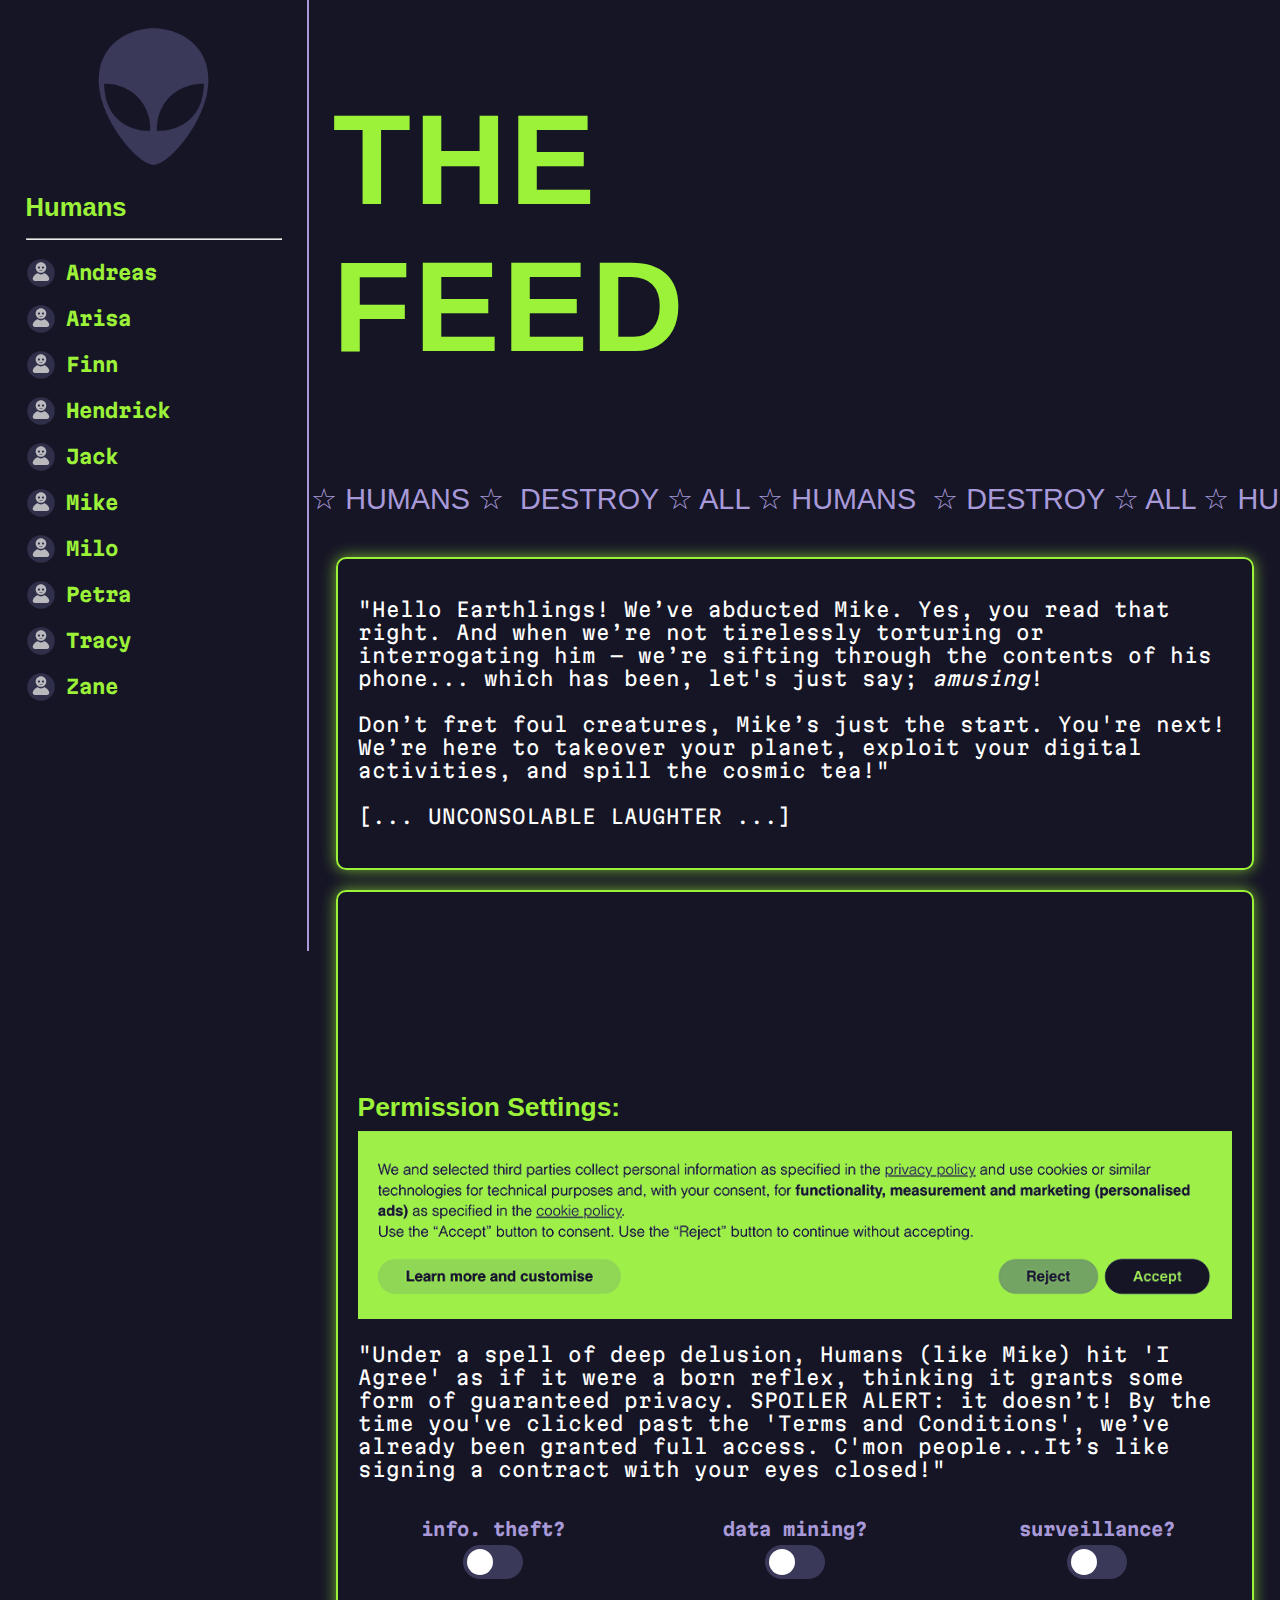
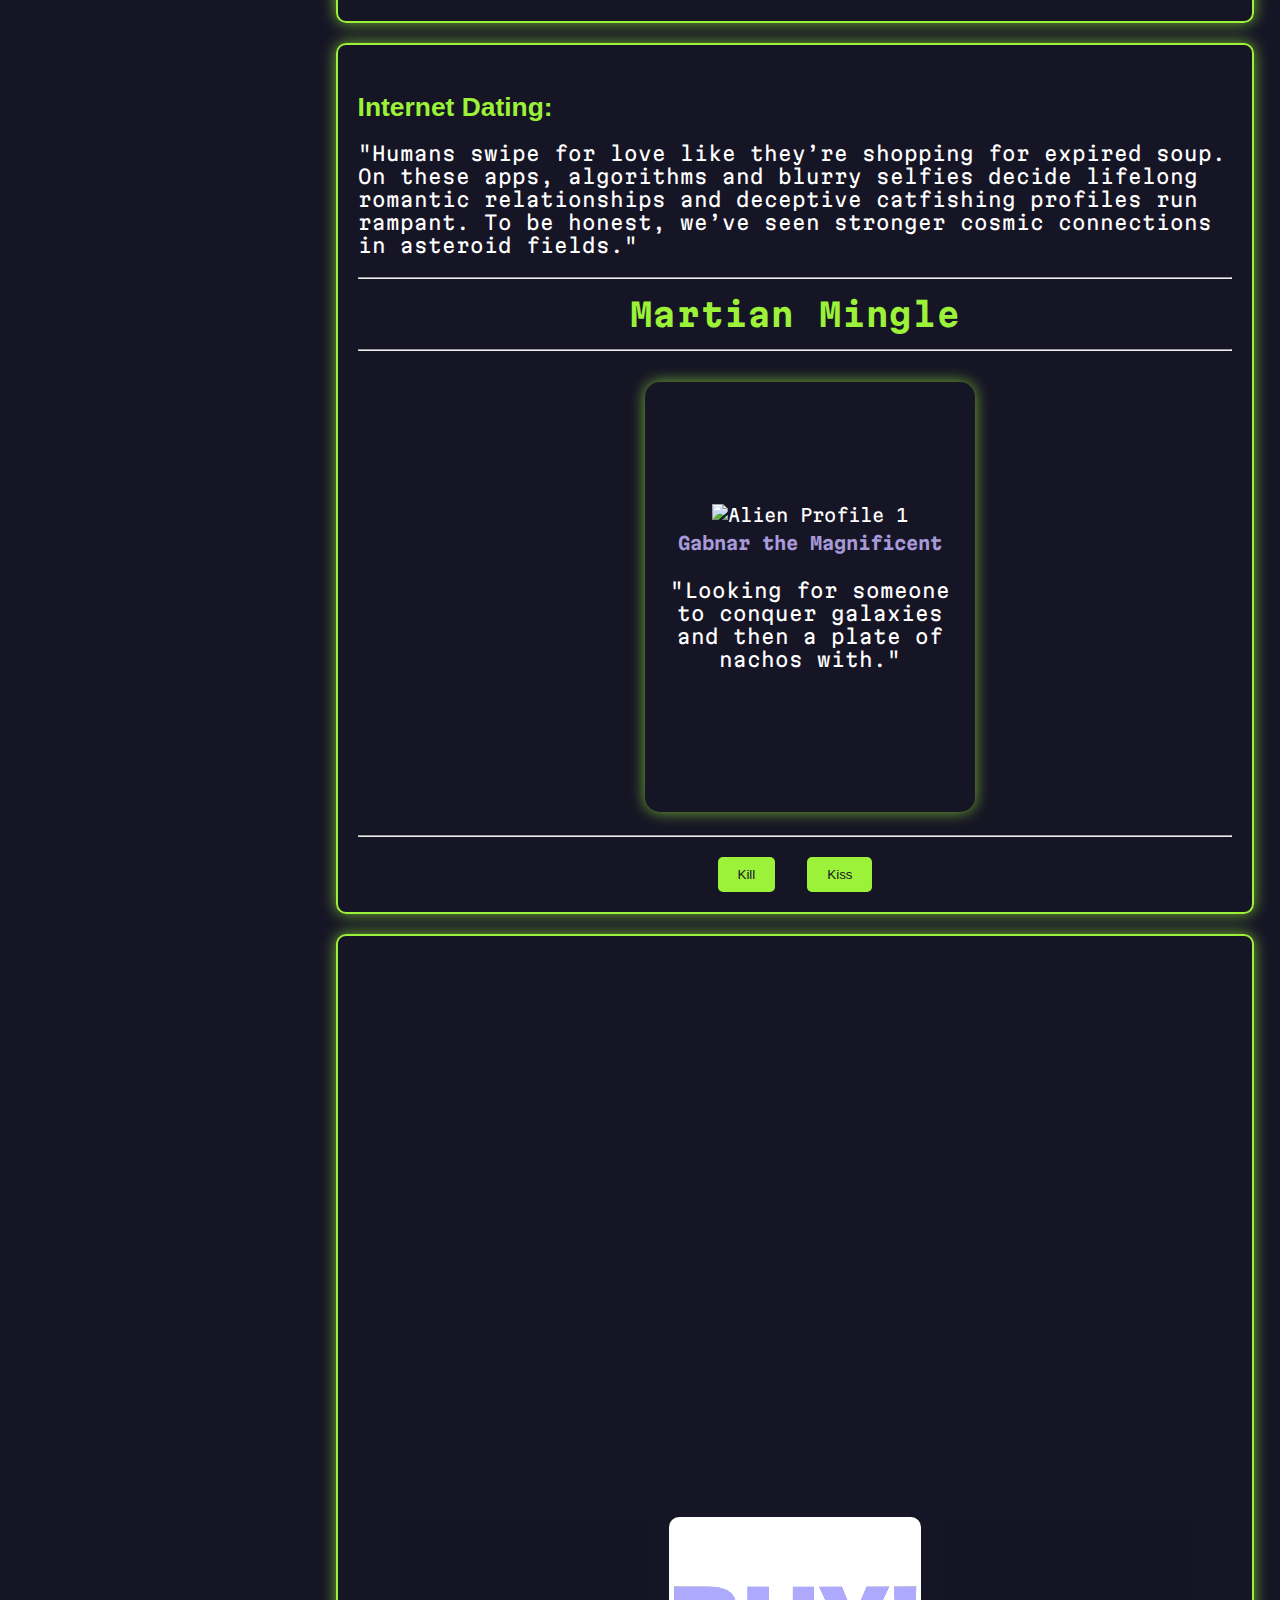
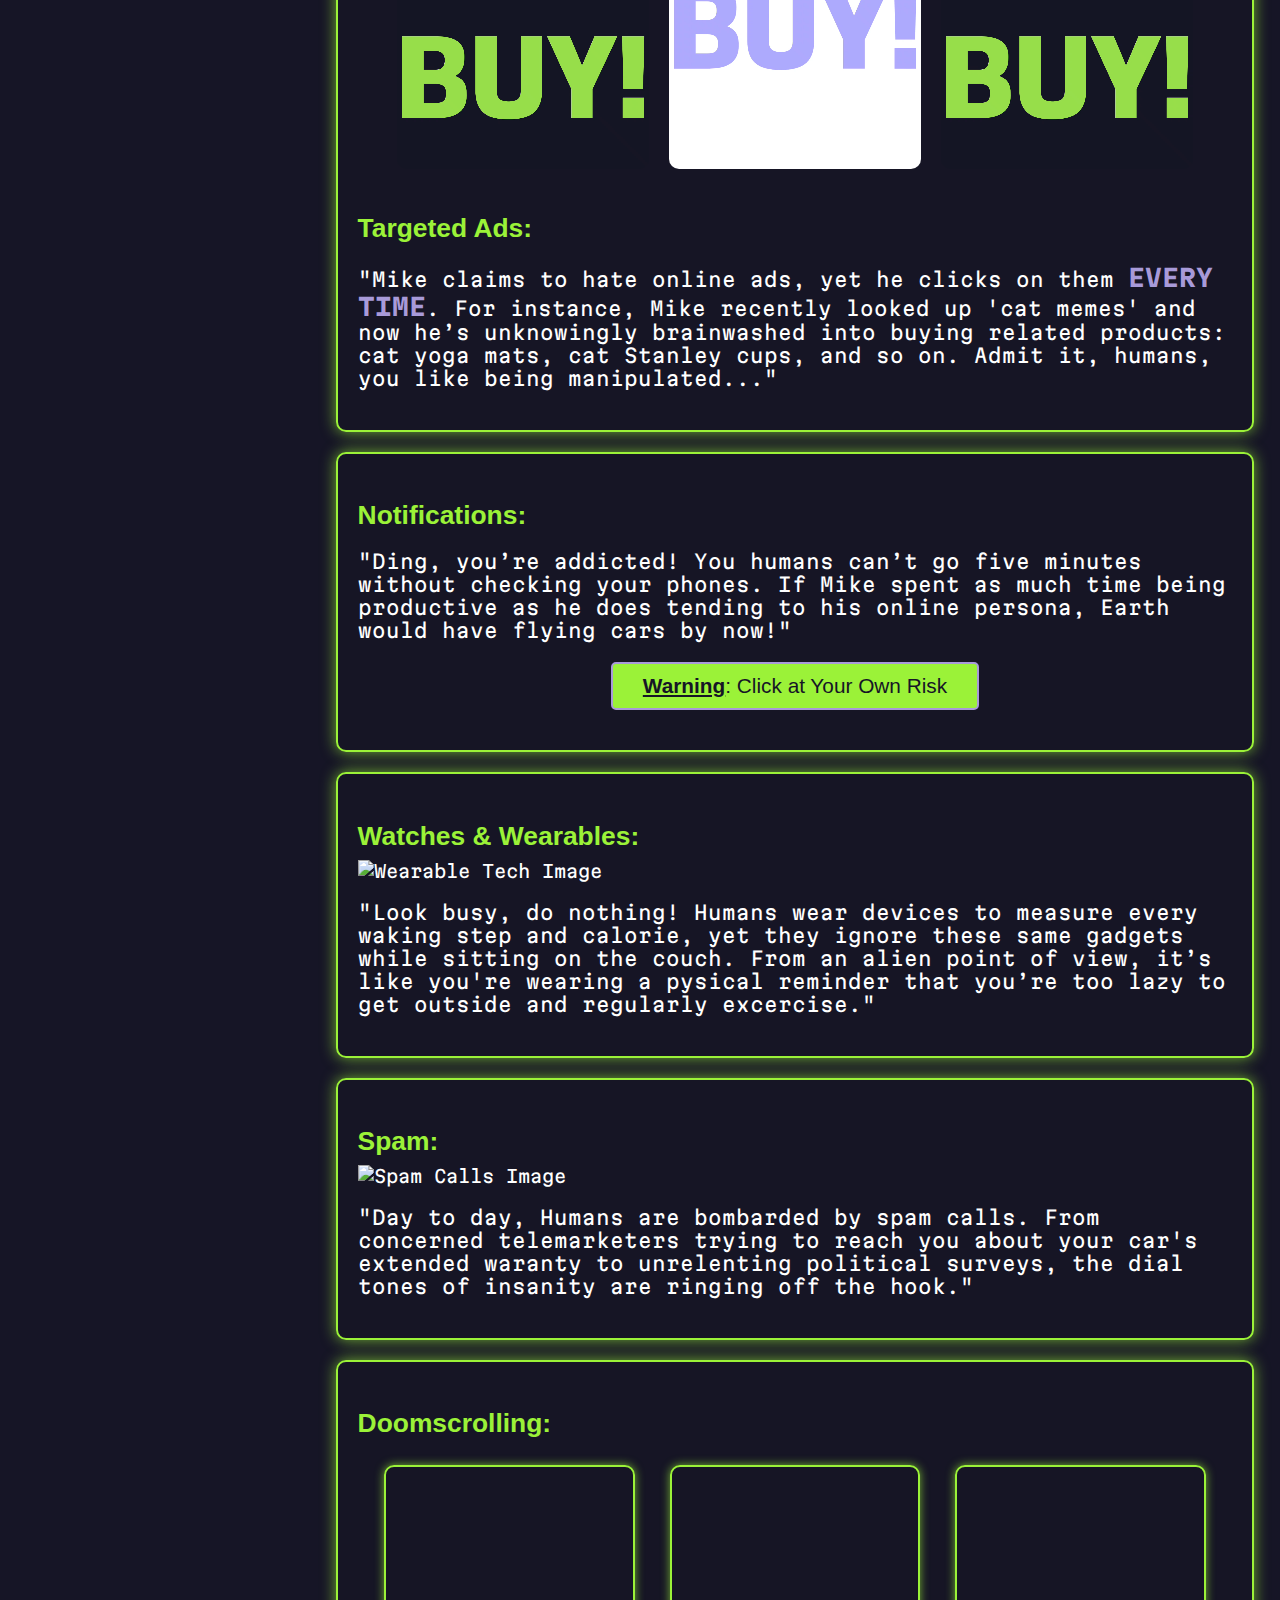
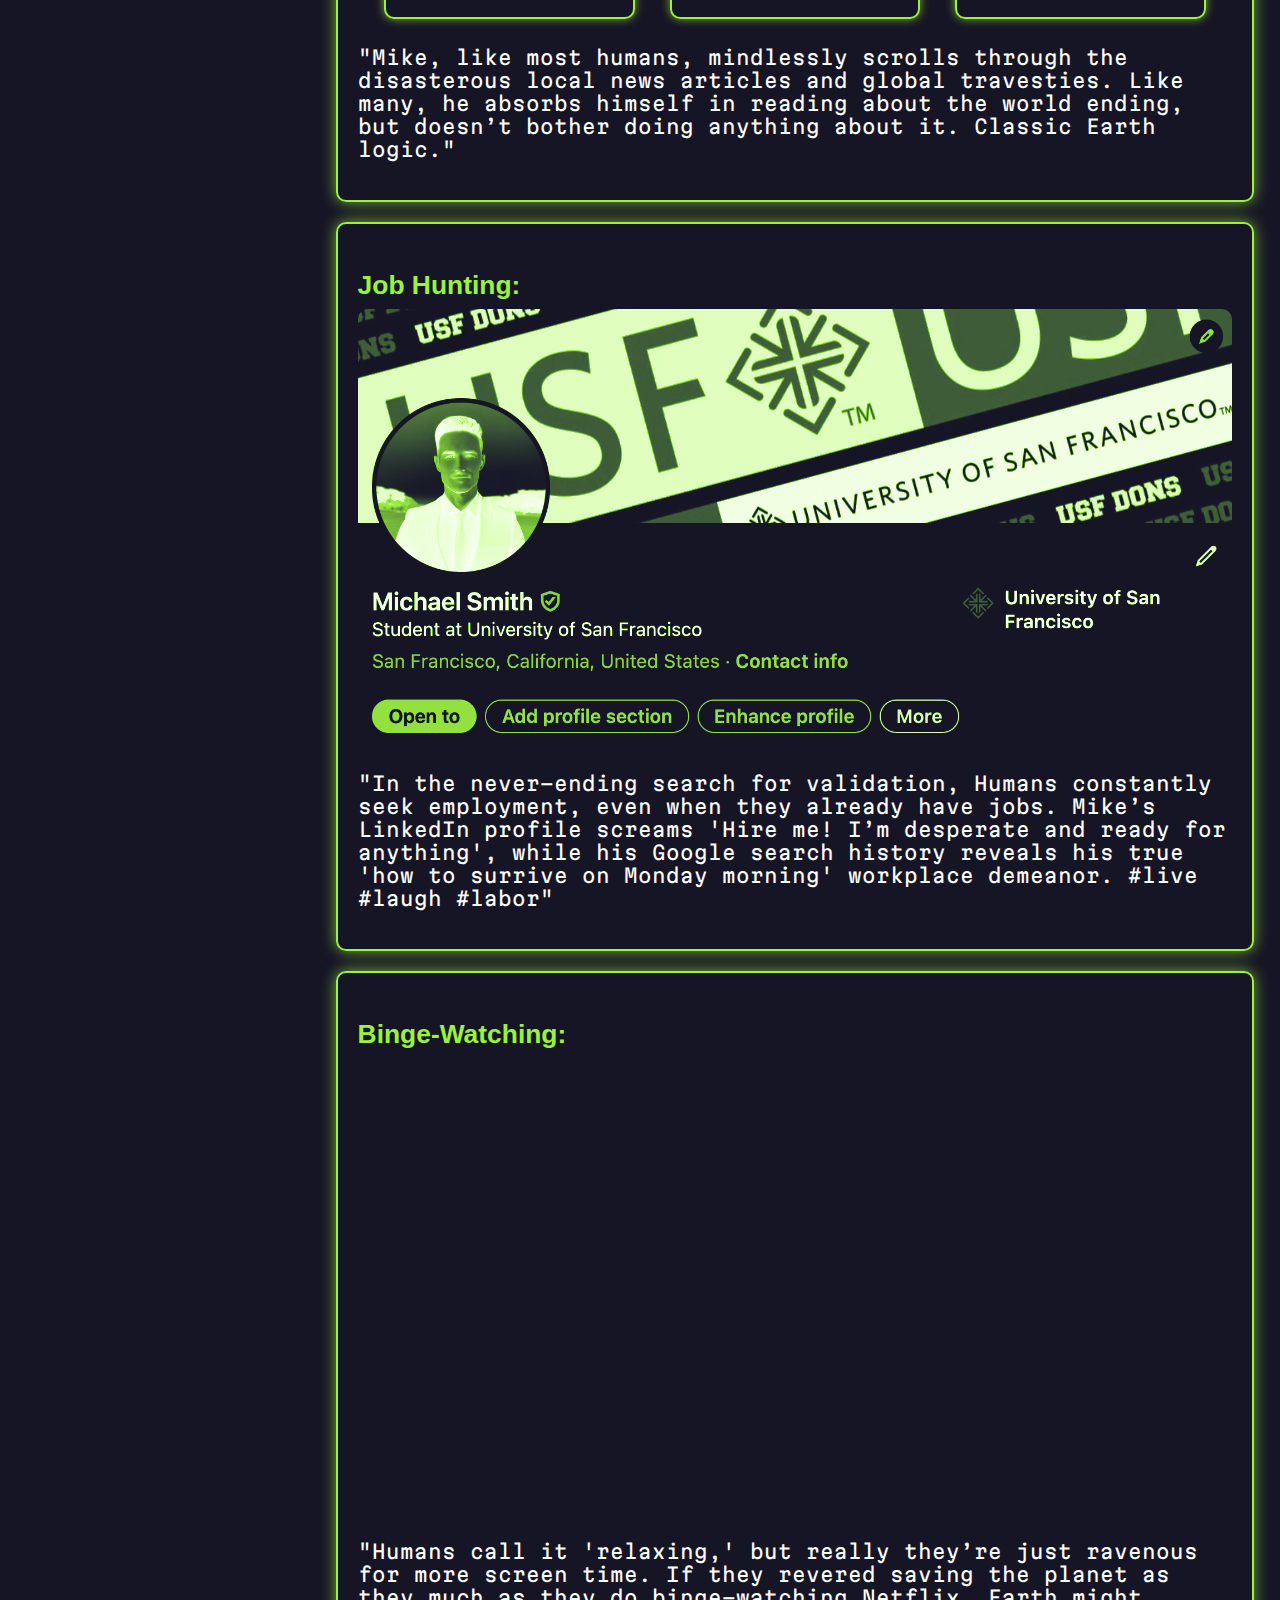
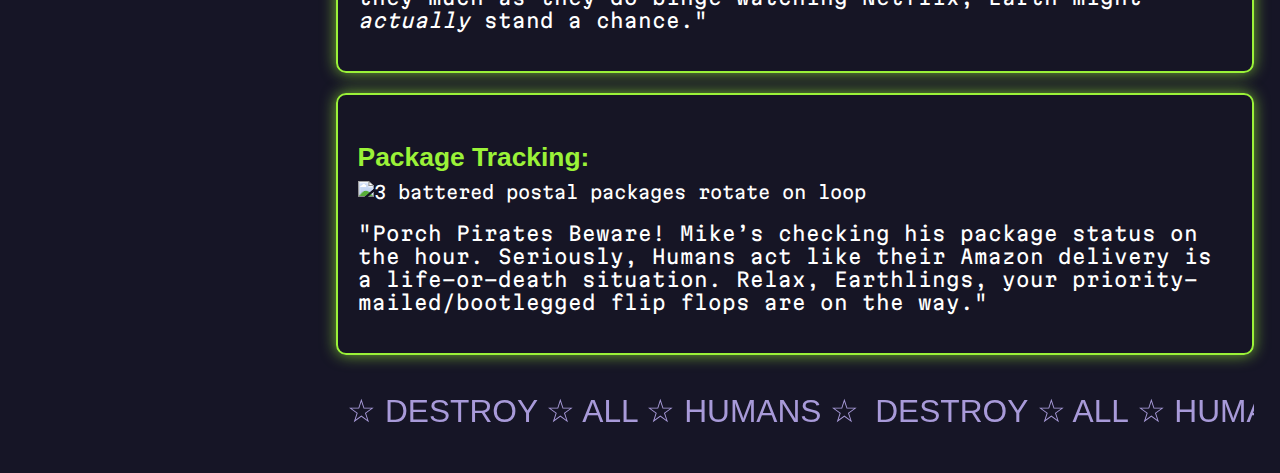
==== thefeed.html @ 7d7e1b7b "first commit" ====
<!DOCTYPE html>
<html lang="en">
<head>
    <meta charset="UTF-8">
    <meta name="viewport" content="width=device-width, initial-scale=1.0">
    <title>The Feed: Mike's Digital Abduction</title>
    <link rel="stylesheet" href="css/style.css">
</head>
<body>
    <header>
        <h1>The<br>Feed</h1>
    </header>
    <div class="marquee">
        <ul class="marquee__content">
            <li>☆ DESTROY ☆ ALL ☆ HUMANS ☆</li>
            <li> DESTROY ☆ ALL ☆ HUMANS </li>
            <li>☆ DESTROY ☆ ALL ☆ HUMANS</li>
        </ul>
        <!-- Duplicate content for continuous scroll -->
        <ul aria-hidden="true" class="marquee__content">
            <li>☆ DESTROY ☆ ALL ☆ HUMANS ☆</li>
            <li> DESTROY ☆ ALL ☆ HUMANS </li>
            <li>☆ DESTROY ☆ ALL ☆ HUMANS</li>
        </ul>
    </div>
    <nav>
        <img src="img/Alien.png" alt="alien icon" class="alien-img">
        <h3>Humans</h3>
        <hr>
        <ul>
            <li>
                <img src="img/human_icon.svg" alt="simplified human icon graphic" class="human_icon">
                <a href="http://example.com">Andreas</a>
            </li>
            <li>
                <img src="img/human_icon.svg" alt="simplified human icon graphic" class="human_icon">
                <a href="http://example.com">Arisa</a>
            </li>
            <li>
                <img src="img/human_icon.svg" alt="simplified human icon graphic" class="human_icon">
                <a href="http://example.com">Finn</a>
                </li>
            <li>
                <img src="img/human_icon.svg" alt="simplified human icon graphic" class="human_icon">
                <a href="http://example.com">Hendrick</a>
            </li>
            <li>
                <img src="img/human_icon.svg" alt="simplified human icon graphic" class="human_icon">
                <a href="http://example.com">Jack</a>
            </li>
            <li>
                <img src="img/human_icon.svg" alt="simplified human icon graphic" class="human_icon">
                <a href="thefeed.html">Mike</a></li>
            <li>
                <img src="img/human_icon.svg" alt="simplified human icon graphic" class="human_icon">
                <a href="http://example.com">Milo</a>
            </li>
            <li>
                <img src="img/human_icon.svg" alt="simplified human icon graphic" class="human_icon">
                <a href="http://example.com">Petra</a>
            </li>
            <li>
                <img src="img/human_icon.svg" alt="simplified human icon graphic" class="human_icon">
                <a href="http://example.com">Tracy</a>
            </li>
            <li>
                <img src="img/human_icon.svg" alt="simplified human icon graphic" class="human_icon">
                <a href="http://example.com">Zane</a>
            </li>
        </ul>
    </nav>
    <main>
        <section id="intro">
            <p>"Hello Earthlings! We’ve abducted Mike. Yes, you read that right. And when we’re not tirelessly torturing or interrogating him — we’re sifting through the contents of his phone... which has been, let's just say; <i>amusing</i>!
            <br><br>    
            Don’t fret foul creatures, Mike’s just the start. You're next! We’re here to takeover your planet, exploit your digital activities, and spill the cosmic tea!"
            <br><br>
            [... UNCONSOLABLE LAUGHTER ...]
            </p>
        </section>
        
        <section id="post1">
            <video class="banner-video" src="img/particle_banner.mp4" autoplay muted loop></video>
            <h3>Permission Settings:</h3>
            <img src="img/cookies.png" alt="Permission Settings Image">
            <p>"Under a spell of deep delusion, Humans (like Mike) hit 'I Agree' as if it were a born reflex, thinking it grants some form of guaranteed privacy. SPOILER ALERT: it doesn’t! By the time you've clicked past the 'Terms and Conditions', we’ve already been granted full access. C'mon people...It’s like signing a contract with your eyes closed!"</p>
            
            <!-- Toggle Questions in Flexbox Row -->
            <div class="toggle-section">
                <div class="toggle-container">
                    <h4>info. theft?</h4>
                    <label class="toggle">
                        <input type="checkbox" onclick="toggleYes(this)">
                        <span class="slider"></span>
                        <span class="label-text">Yes</span>
                    </label>
                </div>
                <div class="toggle-container">
                    <h4>data mining?</h4>
                    <label class="toggle">
                        <input type="checkbox" onclick="toggleYes(this)">
                        <span class="slider"></span>
                        <span class="label-text">Yes</span>
                    </label>
                </div>
                <div class="toggle-container">
                    <h4>surveillance?</h4>
                    <label class="toggle">
                        <input type="checkbox" onclick="toggleYes(this)">
                        <span class="slider"></span>
                        <span class="label-text">Yes</span>
                    </label>
                </div>
            </div>
            <br>
        </section>

        <section id="post2">
            <h3>Internet Dating:</h3>
            
            <p>"Humans swipe for love like they’re shopping for expired soup. On these apps, algorithms and blurry selfies decide lifelong romantic relationships and deceptive catfishing profiles run rampant. To be honest, we’ve seen stronger cosmic connections in asteroid fields."</p>
            
            <!-- Kiss or Kill Interactive Alien Profiles -->
            <div id="kiss-or-kill">
                <hr>
                <h2>Martian Mingle</h2><hr><br>
                <div id="profile-container">
                    <div class="profile-card" id="profile1">
                        <img src="img/alien1.png" alt="Alien Profile 1">
                        <h4>Gabnar the Magnificent</h4>
                        <p>"Looking for someone to conquer galaxies and then a plate of nachos with."</p>
                    </div>
                    <div class="profile-card" id="profile2">
                        <img src="img/alien2.png" alt="Alien Profile 2">
                        <h4>Thraxia the Destroyer</h4>
                        <p>"I enjoy star gazing and total planetary domination."</p>
                    </div>
                    <div class="profile-card" id="profile3">
                        <img src="img/alien3.png" alt="Alien Profile 3">
                        <h4>Stacy of Nebula 9</h4>
                        <p>"Your mother's worst nightmare."</p>
                    </div>
                    <!-- Final Card, hidden initially -->
                    <div class="profile-card" id="final-card" >
                        <br><br><br><br><br><br><br>
                        <h4>Sorry! All out of hot extraterrestials in your local area...</h4>
                    </div>
                </div>
                <br><br><hr>
                <!-- Buttons for Kiss or Kill Actions -->
                <div id="actions">
                    <button id="kill" onclick="swipeLeft()">Kill</button>
                    <button id="kiss" onclick="swipeRight()">Kiss</button>
                </div>
            </div>
        </section>
        
        <section id="post3">
            <div class="video-grid">
                <video src="img/buy1.mp4" class="grid-video" alt="BUY! BUY! BUY!" autoplay muted loop></video>
                <video src="img/buy2.mp4" class="grid-video" alt="BUY! BUY! BUY!" autoplay muted loop></video>
                <video src="img/buy1.mp4" class="grid-video" alt="BUY! BUY! BUY!" autoplay muted loop></video>
                <video src="img/buy2.mp4" class="grid-video" alt="BUY! BUY! BUY!" autoplay muted loop></video>
                <video src="img/buy1.mp4" class="grid-video" alt="BUY! BUY! BUY!" autoplay muted loop></video>
                <video src="img/buy2.mp4" class="grid-video" alt="BUY! BUY! BUY!" autoplay muted loop></video>
                <video src="img/buy1.mp4" class="grid-video" alt="BUY! BUY! BUY!" autoplay muted loop></video>
                <video src="img/buy2.mp4" class="grid-video" alt="BUY! BUY! BUY!" autoplay muted loop></video>
                <video src="img/buy1.mp4" class="grid-video" alt="BUY! BUY! BUY!" autoplay muted loop></video>
            </div>
            <h3>Targeted Ads:</h3>
            <p>"Mike claims to hate online ads, yet he clicks on them <strong>EVERY TIME</strong>. For instance, Mike recently looked up 'cat memes' and now he’s unknowingly brainwashed into buying related products: cat yoga mats, cat Stanley cups, and so on. Admit it, humans, you like being manipulated..."</p>
        </section>
        
        <section id="post4">
            <h3>Notifications:</h3>
            <p>"Ding, you’re addicted! You humans can’t go five minutes without checking your phones. If Mike spent as much time being productive as he does tending to his online persona, Earth would have flying cars by now!"</p>
            <button class="notify-button" onclick="triggerNotifications()"><u><b>Warning</b></u>: Click at Your Own Risk</button>
        </section>
        
        <!-- Sound effect -->
        <audio id="bubbleSound" src="audio/bubble_sound.mp3"></audio>
        

        <section id="post5">
            <h3>Watches & Wearables:</h3>
            <img src="img/wearable-tech.png" alt="Wearable Tech Image">
            <p>"Look busy, do nothing! Humans wear devices to measure every waking step and calorie, yet they ignore these same gadgets while sitting on the couch. From an alien point of view, it’s like you're wearing a pysical reminder that you’re too lazy to get outside and regularly excercise."</p>
        </section>

        <section id="post6">
            <h3>Spam:</h3>
            <img src="img/spam-calls.png" alt="Spam Calls Image">
            <p>"Day to day, Humans are bombarded by spam calls. From concerned telemarketers trying to reach you about your car's extended waranty to unrelenting political surveys, the dial tones of insanity are ringing off the hook."</p>
        </section>

        <section id="post7">
            <h3>Doomscrolling:</h3>
            <div class="video-flexbox">
                <video src="img/nyt1.mp4" alt="scrolling screen capture of the New York Times -- visually depicting the idea of doomscrolling" autoplay muted loop></video>
                <video src="img/nyt2.mp4" alt="scrolling screen capture of the New York Times -- visually depicting the idea of doomscrolling" autoplay muted loop></video>
                <video src="img/nyt1.mp4" alt="scrolling screen capture of the New York Times -- visually depicting the idea of doomscrolling" autoplay muted loop></video>
            </div>
            <p>"Mike, like most humans, mindlessly scrolls through the disasterous local news articles and global travesties. Like many, he absorbs himself in reading about the world ending, but doesn’t bother doing anything about it. Classic Earth logic."</p>
        </section>

        <section id="post8">
            <h3>Job Hunting:</h3>
            <img src="img/linked_in.png" alt="Mike's LinkedIn profile page">
            <p>"In the never-ending search for validation, Humans constantly seek employment, even when they already have jobs. Mike’s LinkedIn profile screams 'Hire me! I’m desperate and ready for anything', while his Google search history reveals his true 'how to surrive on Monday morning' workplace demeanor. #live #laugh #labor"</p>
        </section>

        <section id="post9">
            <h3>Binge-Watching:</h3>
            <video src="img/netflix1.mp4" alt="horizontal scrolling screen capture of Netflix titles" autoplay muted loop></video>
            <video src="img/netflix2.mp4" alt="horizontal scrolling screen capture of Netflix titles" autoplay muted loop></video>
            <video src="img/netflix3.mp4" alt="horizontal scrolling screen capture of Netflix titles" autoplay muted loop></video>
            <p>"Humans call it 'relaxing,' but really they’re just ravenous for more screen time. If they revered saving the planet as they much as they do binge-watching Netflix, Earth might  <i> actually </i> stand a chance."</p>
        </section>

        <section id="post10">
            <h3>Package Tracking:</h3>
            <img src="img/package.gif" alt="3 battered postal packages rotate on loop" loop>
            <p>"Porch Pirates Beware! Mike’s checking his package status on the hour. Seriously, Humans act like their Amazon delivery is a life-or-death situation. Relax, Earthlings, your priority-mailed/bootlegged flip flops are on the way."</p>
        </section>
        <div class="marquee">
            <ul class="marquee__content">
                <li>☆ DESTROY ☆ ALL ☆ HUMANS ☆</li>
                <li> DESTROY ☆ ALL ☆ HUMANS </li>
                <li>☆ DESTROY ☆ ALL ☆ HUMANS</li>
            </ul>
            <!-- Duplicate content for continuous scroll -->
            <ul aria-hidden="true" class="marquee__content">
                <li>☆ DESTROY ☆ ALL ☆ HUMANS ☆</li>
                <li> DESTROY ☆ ALL ☆ HUMANS </li>
                <li>☆ DESTROY ☆ ALL ☆ HUMANS</li>
            </ul>
        </div>
        <script>

            let currentProfile = 0;

            function swipeLeft() {
                const profiles = document.querySelectorAll('.profile-card');
                if (currentProfile < profiles.length - 1) {
                    profiles[currentProfile].classList.add('swipe-left');
                    setTimeout(() => {
                        profiles[currentProfile].style.display = 'none';
                        currentProfile++;
                        if (currentProfile < profiles.length - 1) {
                            profiles[currentProfile].style.display = 'flex';
                        } else {
                            document.getElementById('final-card').style.display = 'block';
                        }
                    }, 600); // Delay to allow the swipe animation to finish
                }
            }

            function swipeRight() {
                const profiles = document.querySelectorAll('.profile-card');
                if (currentProfile < profiles.length - 1) {
                    profiles[currentProfile].classList.add('swipe-right');
                    setTimeout(() => {
                        profiles[currentProfile].style.display = 'none';
                        currentProfile++;
                        if (currentProfile < profiles.length - 1) {
                            profiles[currentProfile].style.display = 'flex';
                        } else {
                            document.getElementById('final-card').style.display = 'block';
                        }
                    }, 600); // Delay to allow the swipe animation to finish
                }
            }

            function triggerNotifications() {
                const notificationIcons = ['email_icon.svg', 'like_icon.svg', 'love_icon.svg', 'message_icon.svg'];
                const bubbleSound = document.getElementById('bubbleSound');
                
                // Play the bubble sound
                bubbleSound.play();

                // Generate 45 floating icons
                for (let i = 0; i < 45; i++) {
                    const icon = document.createElement('img');
                    icon.src = `img/${notificationIcons[Math.floor(Math.random() * notificationIcons.length)]}`;
                    icon.classList.add('floating-icon');

                    // Set random horizontal position for the icons
                    icon.style.left = `${Math.random() * 100}vw`;
                    icon.style.top = `${Math.random() * 80}vh`;

                    document.body.appendChild(icon);

                    // Remove icon after the animation finishes (4 seconds)
                    setTimeout(() => {
                        icon.remove();
                    }, 4000);
                }
            }

        </script>
        <!-- Put Footer Here -->
    </main>
</body>
</html>
---- css/style.css ----
/* The Feed : CSS Stylesheet */

/* Importing Martian Mono from Google Fonts */
@import url('https://fonts.googleapis.com/css2?family=Martian+Mono:wght@400;700&display=swap');

/* Font-face for Mitashi Classic (ensure this font is in your 'fonts' folder) */
@font-face {
    font-family: 'Mitashi Classic';
    src: url('fonts/Mitashi-Classic.ttf') format('truetype');
}

/* Define CSS variables for color story */
:root {
    --background-dark: #161526;
    --secondary-dark: #3A3959;
    --light-purple: #A89AD9;
    --alien-green: #9BF238; /* updated alien green color */
    --white: #ffffff;
}

/* Base styling for the entire website */
body {
    margin: 0;
    padding: 0;
    font-family: 'Martian Mono', monospace; /* default font */
    background-color: var(--background-dark); /* dark alien theme background */
    color: var(--white);
    max-width: 100%;
    overflow-x: hidden;
    font-size: 16px; /* slightly smaller base font size for better balance */
}

header {
    font-family: 'Mitashi Classic', sans-serif; /* Futuristic header font */
    color: var(--alien-green);
    font-size: 4rem; /* Large impactful text */
    letter-spacing: 0.05em;
    margin-bottom: 2rem;
    text-transform: uppercase; /* Makes it feel bolder and more futuristic */
}

main {
    margin-left: 22%;
    padding: 2%;
    font-size: 1.1em; /* body text size balanced for readability */
}

main h2 {
    color: var(--alien-green);
    font-size: 2rem;
    margin-bottom: 1rem;
    letter-spacing: 0.05em;
}

main strong {
    color: var(--light-purple); /* Contrast with green for a modern, sleek feel */
    font-size: 1.5rem;
    text-transform: uppercase;
    margin-bottom: 2rem;
}

h1 {
    margin-left: 26%;
    font-size: 2em; 
}

h2 {
    font-size: 1.6em; /* smaller h2 for visual hierarchy */
    color: var(--alien-green);
    font-family: 'Martian Mono', monospace;
    margin: 0.5em 0; /* add a bit of space below */
}

h3 {
    color: var(--alien-green); /* alien green for titles */
    font-family: 'Mitashi Classic', sans-serif;
    font-size: 1.5em; /* balanced h3 for post titles */
    margin-bottom: 0.5rem;
}

.toggle-container h4 {
    color: var(--light-purple); /* alien green for titles */
    font-family: 'Martian Mono', monospace;
    margin: 2%;
}

#profile-container h4 {
    color: var(--light-purple); /* alien green for titles */
    font-family: 'Martian Mono', monospace;
    margin: 2%;
}

#final-card h4 {
    color: var(--secondary-dark); /* alien green for titles */
    font-family: 'Martian Mono', monospace;
    margin: 2%;
}

p {
    color: var(--white);
    font-size: 1.1em; /* body text size adjusted for balance */
}

nav {
    background-color: var(--background-dark); /* matches body background */
    color: var(--light-purple); /* lighter purple tone */
    position: fixed;
    top: 0;
    left: 0;
    width: 20%;
    height: 100vh;
    padding: 2%;
    border-right: 2px solid var(--light-purple);
}

nav h3 {
    font-family: 'Mitashi Classic', sans-serif;
    color: var(--alien-green);
    font-size: 1.6em; /* balanced nav heading */
    margin-bottom: 1rem;
}

nav ul {
    list-style-type: none;
    padding: 0;
    margin-top: 7%;
}

nav li {
    display: flex; /* Use flexbox to align items horizontally */
    align-items: center; /* Vertically centers the icon and text */
    margin-bottom: 1em;
}

nav a {
    color: var(--alien-green);
    text-decoration: none;
    font-size: 1.2em; /* increased nav link size */
    font-weight: bold;
    margin-left: 10px; /* Adds spacing between the icon and the text */
}

nav a:hover {
    color: var(--light-purple); /* subtle hover effect */
}

.human_icon {
    width: 30px;
    opacity: .7;
    flex-shrink: 0; /* Prevents the icon from shrinking */
}

/* Transparent post card style with glowing green border */
section {
    background-color: rgba(22, 21, 38, 0.8); /* semi-transparent dark background */
    border: 2px solid var(--alien-green); /* glowing green border */
    border-radius: 10px;
    padding: 20px;
    margin-left: 3%;
    margin-bottom: 20px;
    box-shadow: 0 0 15px rgba(155, 242, 56, 0.7); /* glowing effect using alien green */
    transition: transform 0.2s;
}

section:hover {
    transform: scale(1.05); /* slight scale-up on hover */
}

.banner-video {
    border-radius: 100px;
}

/* Flexbox for toggle section */
.toggle-section {
    display: flex;
    justify-content: space-between;
    align-items: center;
    gap: 2rem;
    margin-top: 2rem;
}

/* Container for individual toggle and question */
.toggle-container {
    text-align: center;
    flex: 1;
}

/* Base styling for the toggle switch */
.toggle {
    position: relative;
    display: inline-block;
    width: 60px;
    height: 34px;
}

.toggle input {
    opacity: 0;
    width: 0;
    height: 0;
}

/* Slider styling for toggle */
.slider {
    position: absolute;
    cursor: pointer;
    top: 0;
    left: 0;
    right: 0;
    bottom: 0;
    background-color: var(--secondary-dark);
    transition: 0.4s;
    border-radius: 34px;
}

.slider:before {
    position: absolute;
    content: "";
    height: 26px;
    width: 26px;
    left: 4px;
    bottom: 4px;
    background-color: white;
    transition: 0.4s;
    border-radius: 50%;
}

/* Styling for the video grid */
.video-grid {
    display: flex;
    flex-wrap: wrap;
    justify-content: center;
    gap: 20px;
    max-width: 100%;
    padding: 2%;
}

.grid-video {
    width: 30%;
    height: auto;
    border-radius: 10px; 
}


@media (max-width: 900px) {
    .grid-video {
        width: 90%; 
    }
}

/* Toggle background and slider change when checked */
input:checked + .slider {
    background-color: var(--alien-green);
}

input:checked + .slider:before {
    transform: translateX(26px);
}

/* "Yes" label */
.label-text {
    display: none;
    margin-top: 0.5rem;
    font-family: 'Mitashi Classic', sans-serif;
    color: var(--alien-green);
    font-size: 1.2em;
    font-weight: bold;
}

/* Splash Page Specific Styling */
body.splash {
    background: radial-gradient(circle at center, #161526, #0f0f1f); /* Dark futuristic radial gradient */
    display: flex;
    align-items: center;
    justify-content: center;
    height: 100vh;
    margin: 0;
    padding: 0;
    overflow: hidden;
}

/* Center container for splash page content */
.splash-container {
    display: flex;
    flex-direction: column;
    justify-content: center;
    align-items: center; /* This ensures both header and button are centered horizontally */
    text-align: center;
    width: 100%;
    height: 100%;
}

/* Header styling for splash page */
.splash-header h1 {
    font-family: 'Mitashi Classic', sans-serif;
    color: var(--alien-green);
    font-size: 10rem; /* Adjust size as needed */
    letter-spacing: 0.07em;
    margin: 0;
    text-transform: uppercase;
    text-align: center;
}

/* Splash button styling */
.splash-button {
    background-color: var(--alien-green);
    color: var(--background-dark);
    border: 2px solid var(--light-purple);
    padding: 15px 40px;
    font-size: 1.3rem;
    letter-spacing: 0.1rem;
    cursor: pointer;
    transition: transform 0.3s ease, background-color 0.3s ease, box-shadow 0.3s ease;
    border-radius: 5px;

    /* Center the button manually */
    position: relative; /* Use relative positioning to allow manual margin control */
    margin-left: auto;  /* This will ensure the button centers properly */
    margin-right: auto;
    display: inline-block;
}

.splash-button:hover {
    background-color: var(--light-purple);
    box-shadow: 0 0 20px rgba(155, 242, 56, 0.5); /* Glow effect */
    transform: scale(1.05); /* Slight scale-up on hover */
}

/* Styles for the Kiss or Kill section */
#kiss-or-kill {
    text-align: center;
    margin-top: 20px;
}

#profile-container {
    position: relative;
    width: 300px;
    height: 400px;
    margin: 0 auto;
}

.profile-card {
    position: absolute;
    width: 100%;
    height: 100%;
    color: var(--white);
    border-radius: 15px;
    box-shadow: 0 0 15px rgba(155, 242, 56, 0.7); /* glowing effect using alien green */
    text-align: center;
    display: flex;
    flex-direction: column;
    justify-content: center;
    align-items: center;
    padding: 5%;
    transition: all 0.5s ease;
    opacity: 1;
}

/* Hide all profile cards initially */
.profile-card {
    display: none;
}

/* Display the first profile card by default */
.profile-card:first-child {
    display: flex;
}

/* Swiping left (Kill) */
.swipe-left {
    transform: translateX(-400px) rotate(-20deg);
    opacity: 0;
    transition: transform 0.6s ease, opacity 0.6s ease;
}

/* Swiping right (Kiss) */
.swipe-right {
    transform: translateX(400px) rotate(20deg);
    opacity: 0;
    transition: transform 0.6s ease, opacity 0.6s ease;
}

#final-card {
    background-color: var(--light-purple);
    color: var(--secondary-dark);
    opacity: 0.45;
}

#final-card img {
    display: none;
}

#actions {
    margin-top: 20px;
}

#kiss, #kill {
    padding: 10px 20px;
    background-color: var(--alien-green);
    color: var(--background-dark);
    border: none;
    margin: 0 10px;
    cursor: pointer;
    border-radius: 5px;
    transition: background-color 0.3s ease;
}

#kiss:hover {
    background-color: var(--light-purple);
}

#kill:hover {
    background-color: var(--light-purple);
}

#post1 img, video{
    width: 100%
}

#post8 img {
    width: 100%;
    border-radius: 10px;
}

#post9 video {
    width: 100%;
}

#post10 img {
    width: 100%;
}

/* Notification Post */
.notify-button {
    background-color: var(--alien-green);
    color: var(--background-dark);
    border: 2px solid var(--light-purple);
    padding: 10px 30px;
    font-size: 1.3rem;
    cursor: pointer;
    border-radius: 5px;
    transition: background-color 0.3s, transform 0.3s ease;
    display: block;
    margin: 20px auto;
}

.notify-button:hover {
    background-color: var(--light-purple);
    transform: scale(1.05);
}

/* Floating icon animations */
.floating-icon {
    position: fixed;
    width: 50px;
    animation: floatUp 4s ease-in-out forwards, fadeOut 4s ease-in-out forwards;
    opacity: 0;
}

@keyframes floatUp {
    0% {
        transform: translateY(100vh) scale(1);
        opacity: 1;
    }
    100% {
        transform: translateY(-50vh) scale(1.5);
        opacity: 0;
    }
}

@keyframes fadeOut {
    0% {
        opacity: 1;
    }
    100% {
        opacity: 0;
    }
}


.alien-img {
    display: block;
    margin: 0 auto 20px; /* Centers image horizontally and adds space below */
    width: 45%; 
}

.video-flexbox {
    display: flex;
    justify-content:space-between;
    align-items: center;
    margin: 3%;
}

.video-flexbox video {
    width: 30%;
    height: auto;
    border-radius: 10px;
    border: 2px solid var(--alien-green) ;
    box-shadow: 0 0 10px rgba(155, 242, 56, 0.7); /* Optional for added effect */
}

/* Marquee styles */
.marquee {
    --gap: 1rem;
    position: relative;
    display: flex;
    overflow: hidden;
    user-select: none;
    gap: var(--gap);
  }
  
.marquee__content {
    flex-shrink: 0;
    display: flex;
    justify-content: space-evenly;
    gap: var(--gap);
    min-width: 100%;
    list-style: none; 
    font-family: 'Mitashi Classic', sans-serif;  /* Ensures the Mitashi font is applied */
}
  
.marquee__content li {
    color: var(--light-purple);  /* Set text color */
    font-size: 1.8em;  
}
  
/* Keyframe for scrolling animation */
@keyframes scroll {
    from {
      transform: translateX(0);
    }
    to {
      transform: translateX(calc(-100% - var(--gap)));
    }
}

/* Enable animation */
.marquee__content {
    animation: scroll 15s linear infinite;
}

/* Hyperspace launch animation */
@keyframes hyperspace {
    0% {
        transform: scale(1);
        opacity: 1;
    }
    100% {
        transform: scale(10);
        opacity: 0;
    }
}

.hyperspace-launch {
    animation: hyperspace 1s ease-in-out forwards; /* 1-second duration */
}
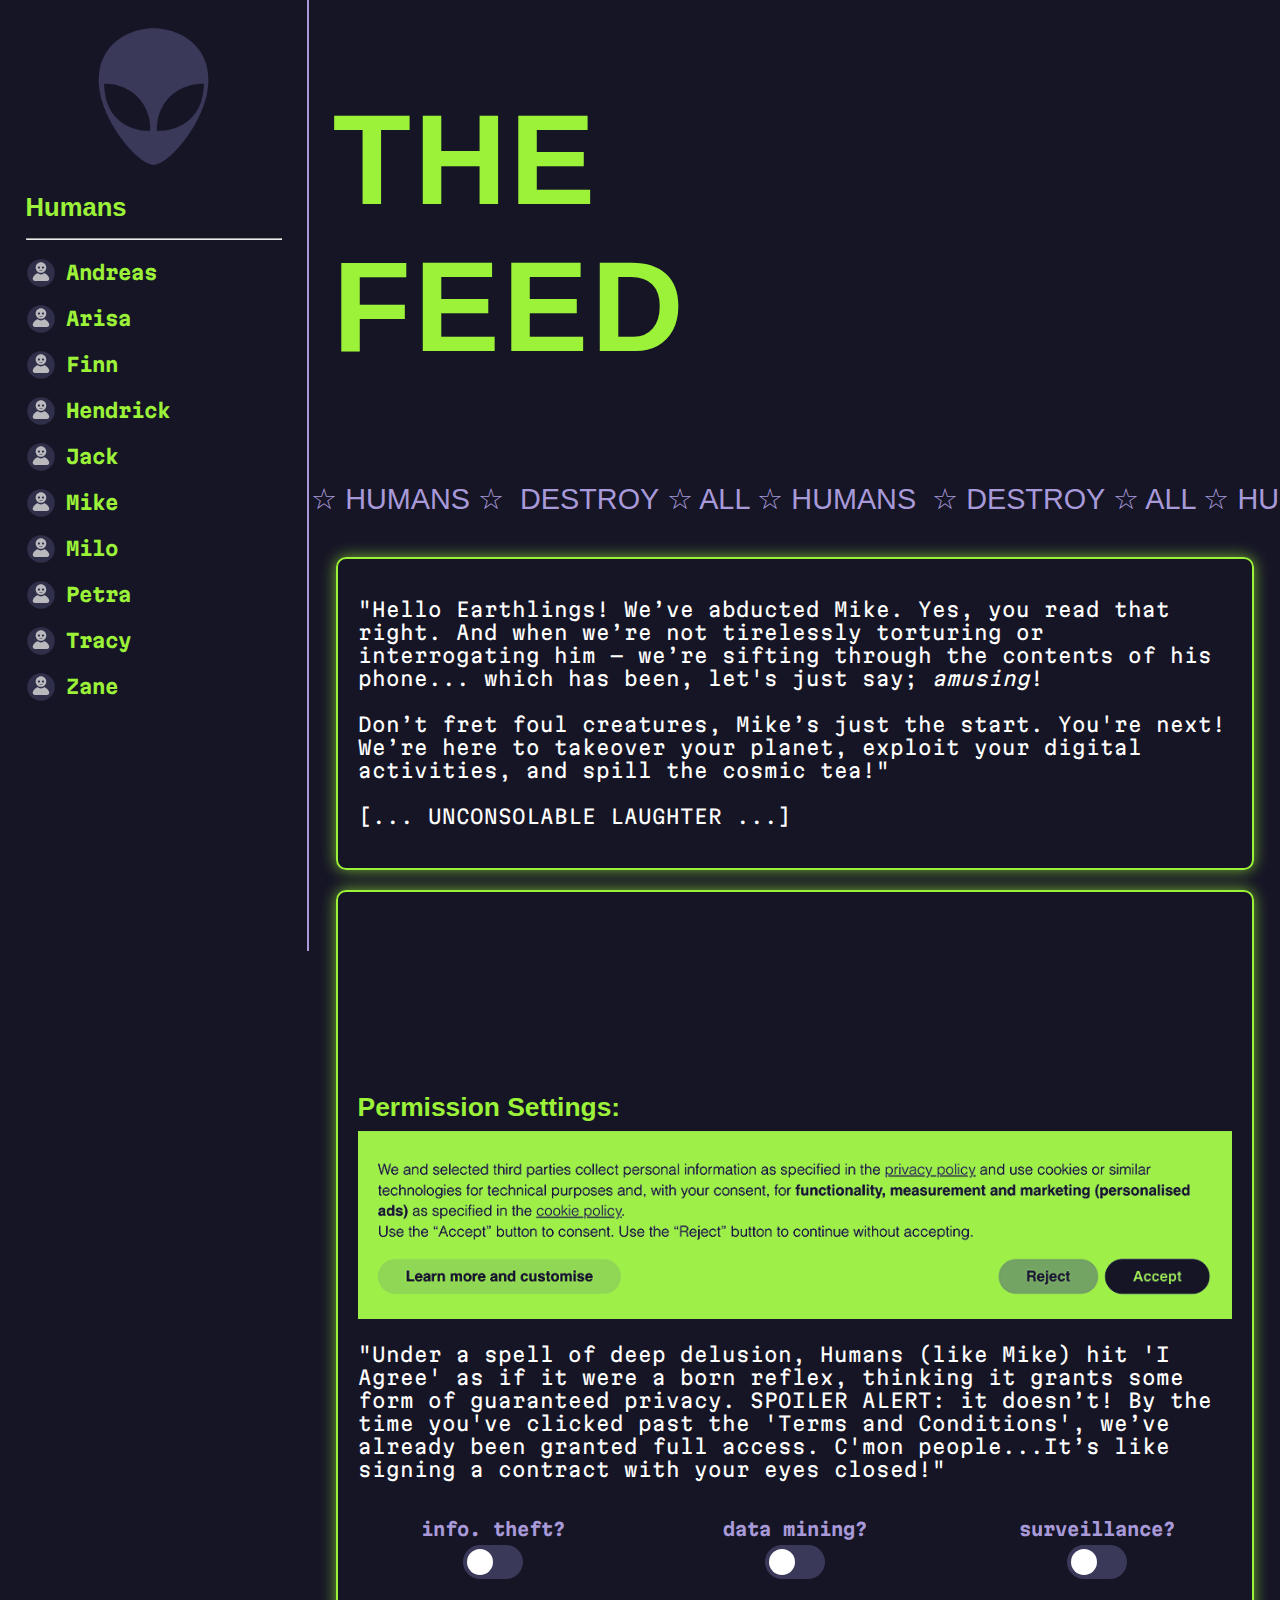
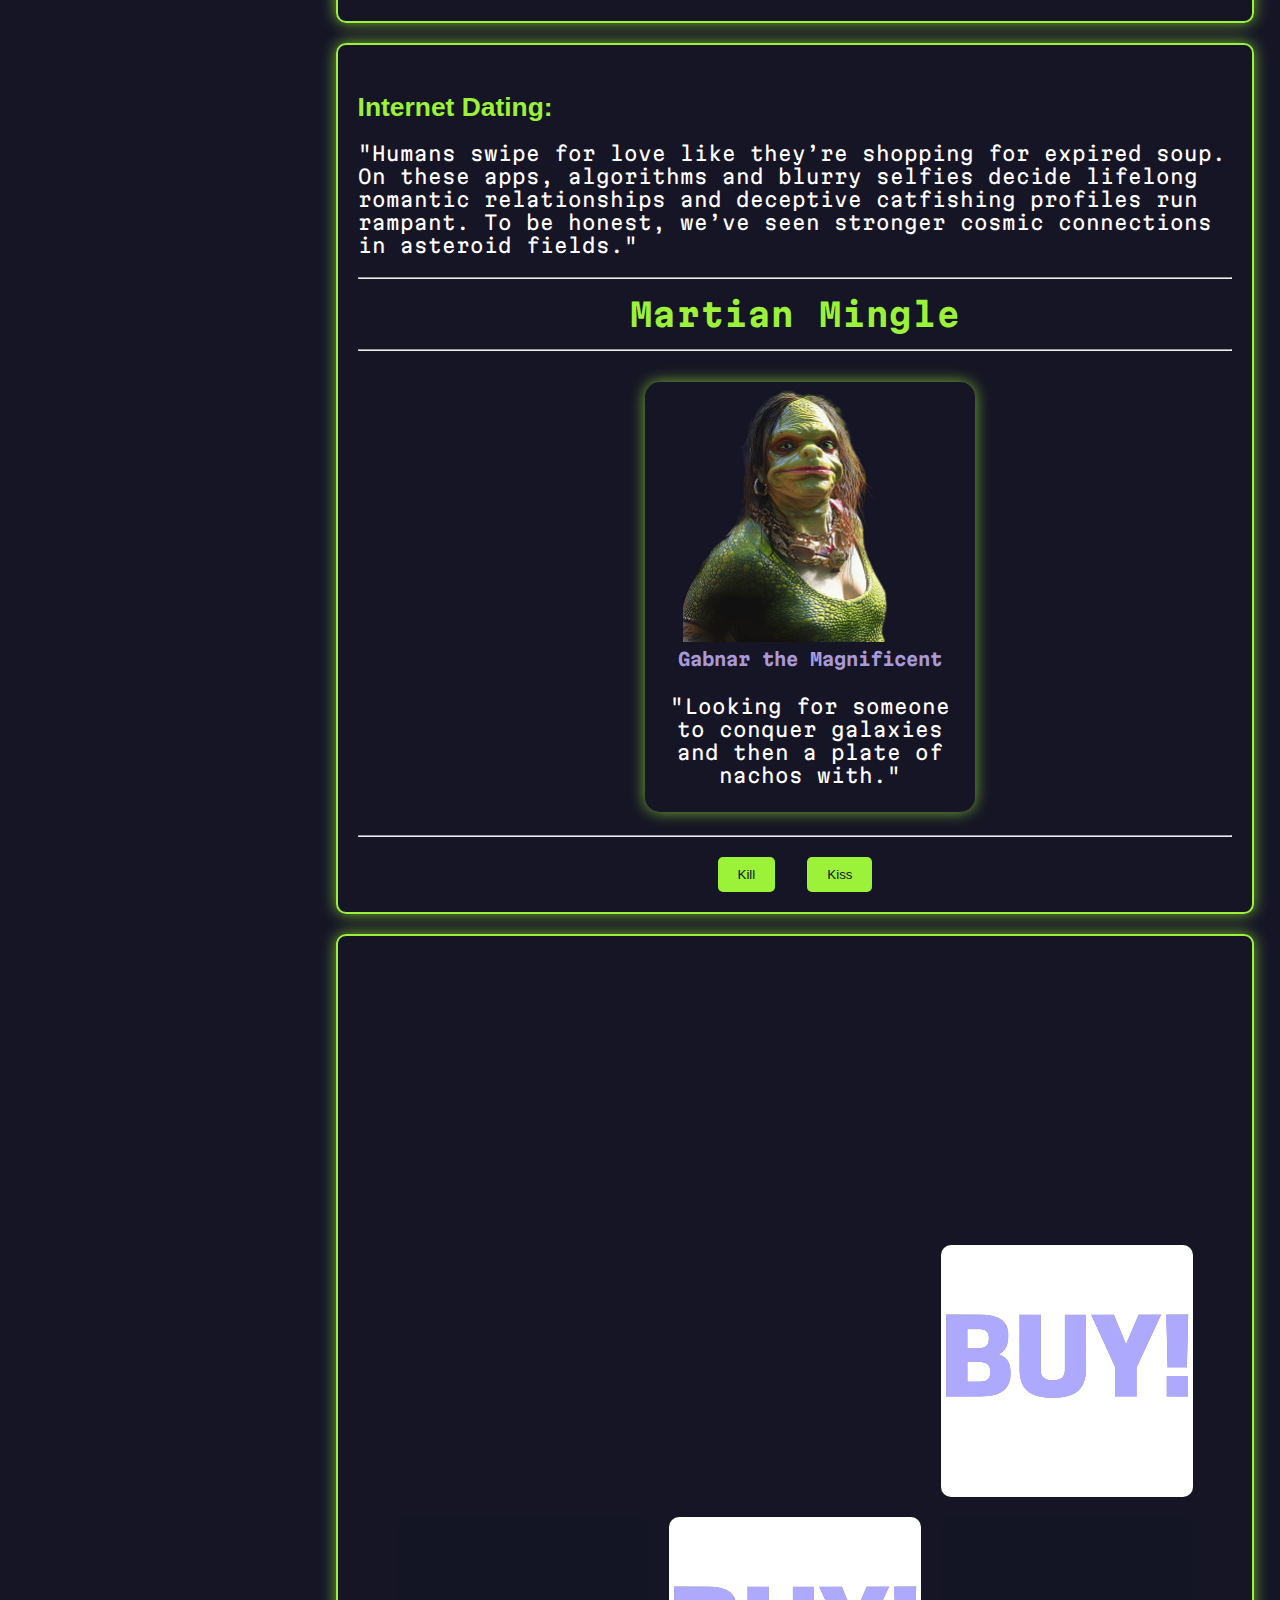
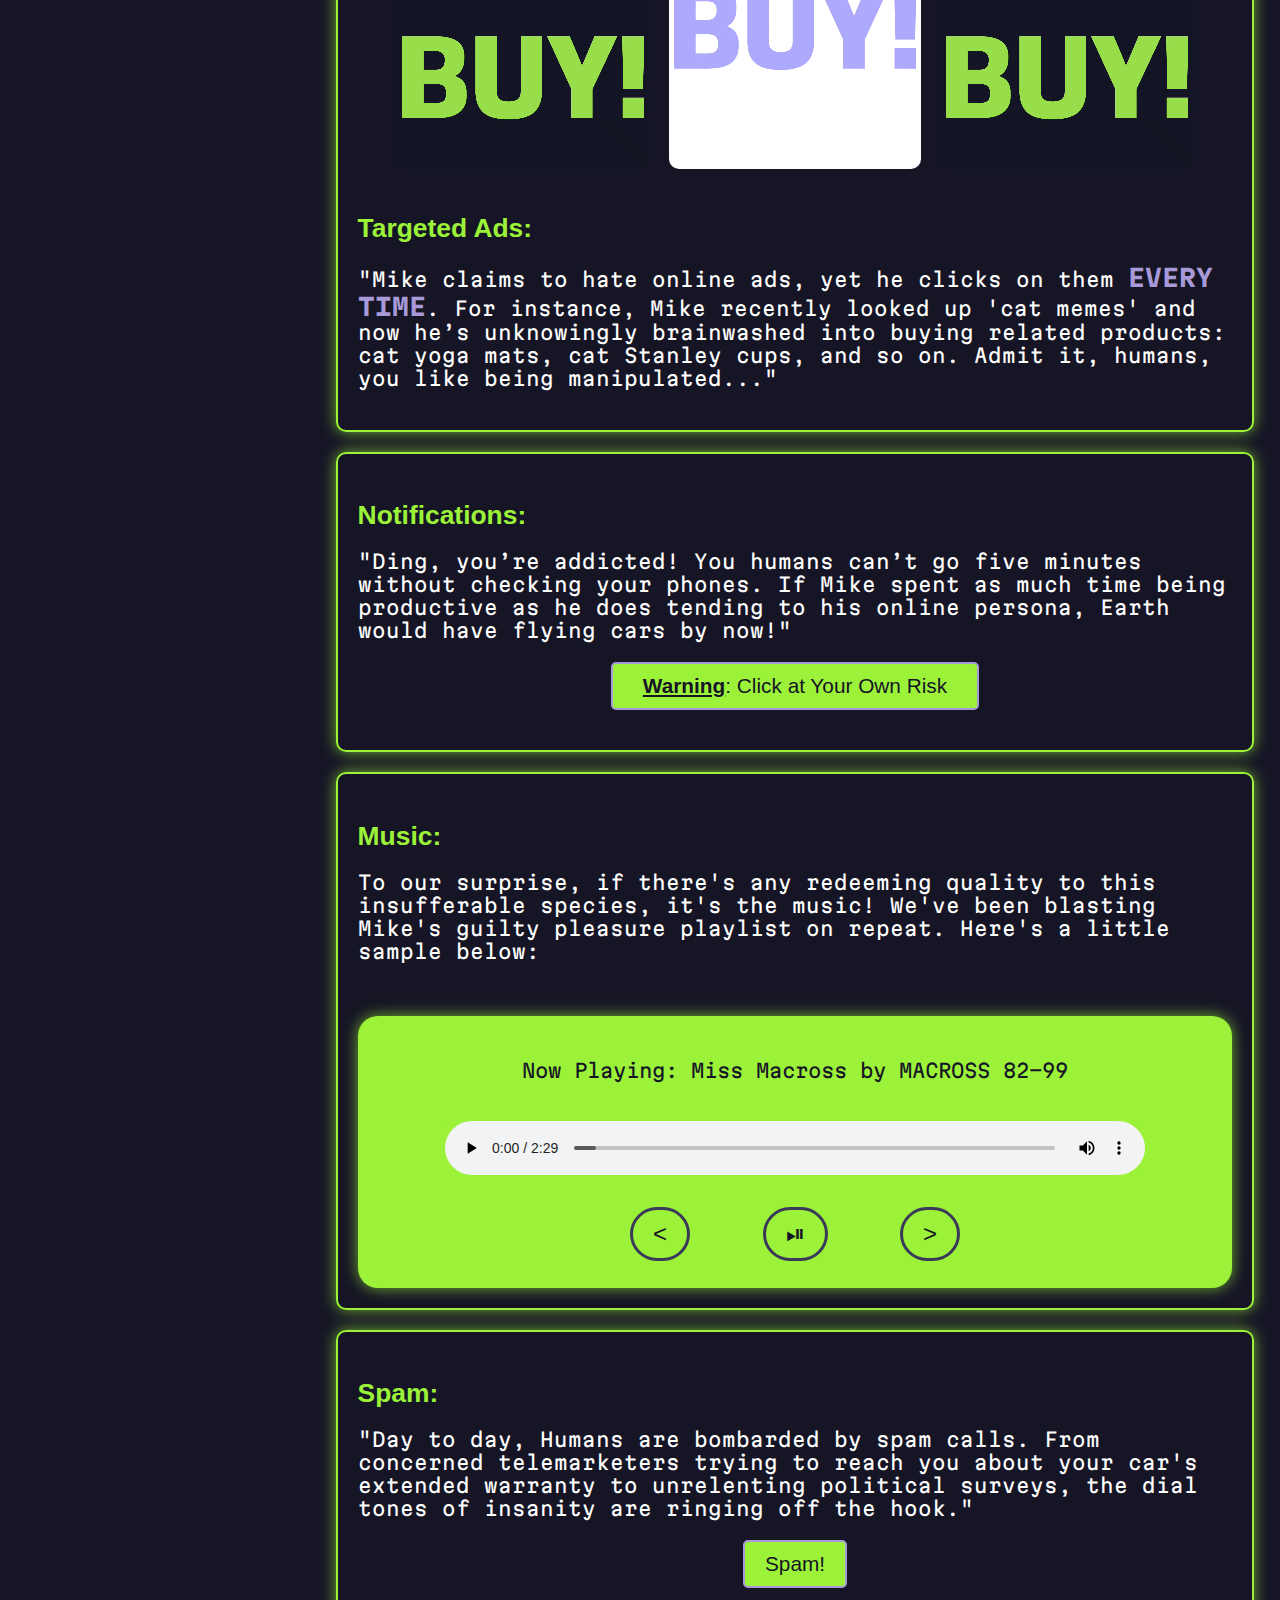
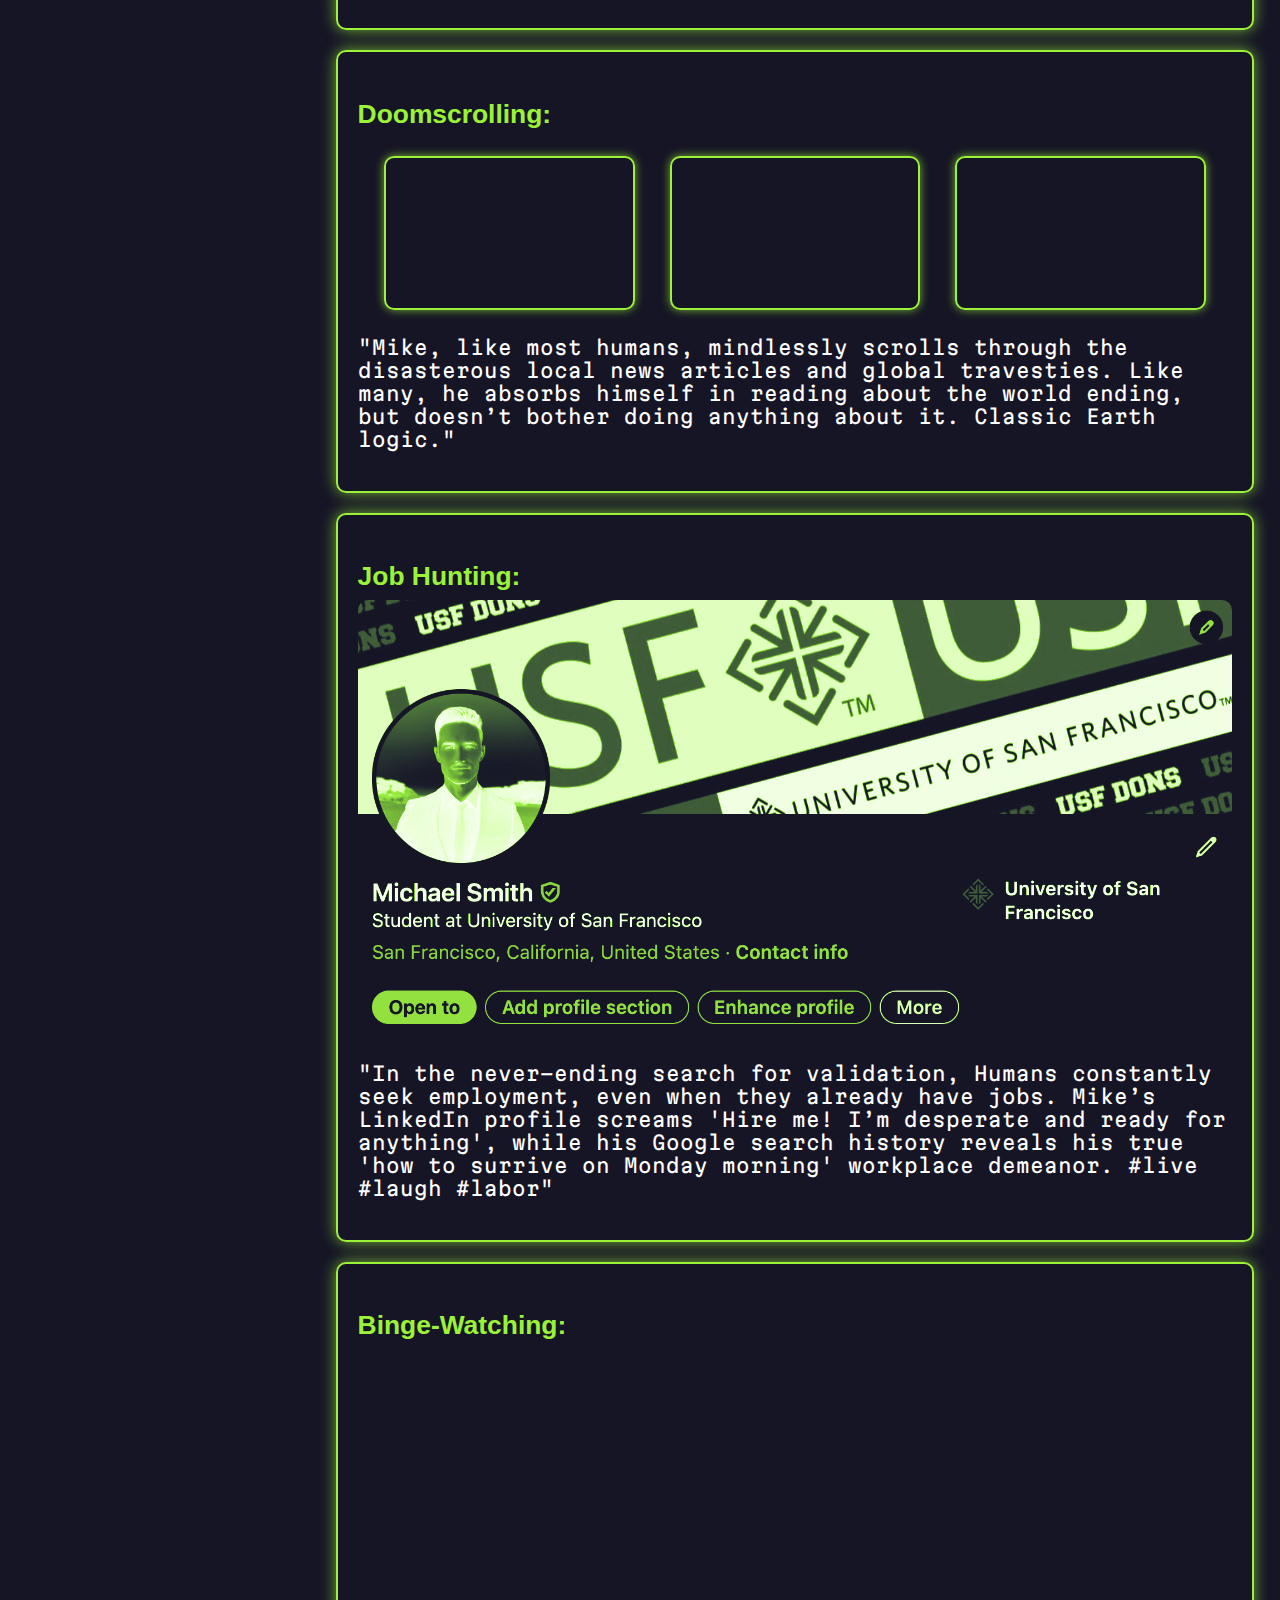
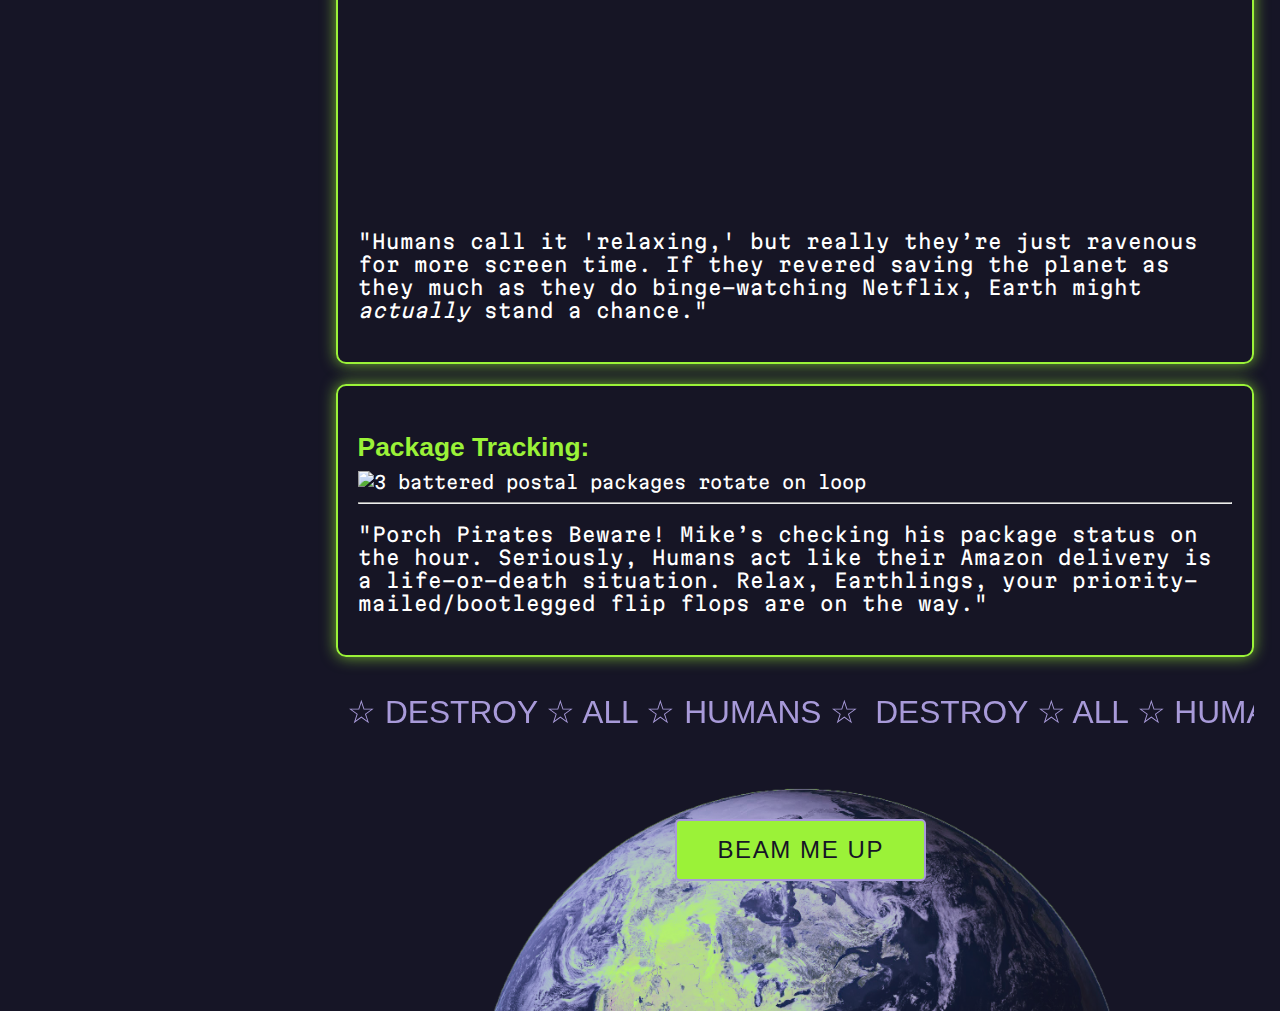
==== commit f67e2ed2: "site update" ====
--- a/thefeed.html
+++ b/thefeed.html
@@ -5,6 +5,7 @@
     <meta name="viewport" content="width=device-width, initial-scale=1.0">
     <title>The Feed: Mike's Digital Abduction</title>
     <link rel="stylesheet" href="css/style.css">
+    <link rel="icon" type="image/x-icon" href="img/Alien.png">
 </head>
 <body>
     <header>
@@ -182,15 +183,31 @@
         
 
         <section id="post5">
-            <h3>Watches & Wearables:</h3>
-            <img src="img/wearable-tech.png" alt="Wearable Tech Image">
-            <p>"Look busy, do nothing! Humans wear devices to measure every waking step and calorie, yet they ignore these same gadgets while sitting on the couch. From an alien point of view, it’s like you're wearing a pysical reminder that you’re too lazy to get outside and regularly excercise."</p>
-        </section>
-
+            <h3>Music:</h3>
+            <p>To our surprise, if there's any redeeming quality to this insufferable species, it's the music! We've been blasting Mike's guilty pleasure playlist on repeat. Here's a little sample below:</p>
+        
+            <!-- Alien-Themed Music Player -->
+            <div class="music-player">
+                <!-- Now Playing Text -->
+                <p id="nowPlayingText">Now Playing: </p>
+
+                <audio id="musicPlayer" controls>
+                    <source src="audio/song1.mp3" type="audio/mp3">
+                </audio>
+        
+                <!-- Player Controls -->
+                <div class="player-controls">
+                    <button class="control-btn" id="prevSong"><</button>
+                    <button class="control-btn" id="playPause">⏯</button>
+                    <button class="control-btn" id="nextSong">></button>
+                </div>
+            </div>
+        </section>
+        
         <section id="post6">
             <h3>Spam:</h3>
-            <img src="img/spam-calls.png" alt="Spam Calls Image">
-            <p>"Day to day, Humans are bombarded by spam calls. From concerned telemarketers trying to reach you about your car's extended waranty to unrelenting political surveys, the dial tones of insanity are ringing off the hook."</p>
+            <p>"Day to day, Humans are bombarded by spam calls. From concerned telemarketers trying to reach you about your car's extended warranty to unrelenting political surveys, the dial tones of insanity are ringing off the hook."</p>
+            <button class="spam-button" onclick="triggerSpamPopups()">Spam!</button>
         </section>
 
         <section id="post7">
@@ -220,8 +237,10 @@
         <section id="post10">
             <h3>Package Tracking:</h3>
             <img src="img/package.gif" alt="3 battered postal packages rotate on loop" loop>
+            <hr>
             <p>"Porch Pirates Beware! Mike’s checking his package status on the hour. Seriously, Humans act like their Amazon delivery is a life-or-death situation. Relax, Earthlings, your priority-mailed/bootlegged flip flops are on the way."</p>
         </section>
+
         <div class="marquee">
             <ul class="marquee__content">
                 <li>☆ DESTROY ☆ ALL ☆ HUMANS ☆</li>
@@ -235,6 +254,14 @@
                 <li>☆ DESTROY ☆ ALL ☆ HUMANS</li>
             </ul>
         </div>
+
+        <!-- Footer Section -->
+        
+        <footer>
+            <button id="beamMeUpBtn">BEAM ME UP</button>
+            <img src="/img/planet.png" alt="alien purple planet"/>
+        </footer>
+
         <script>
 
             let currentProfile = 0;
@@ -297,8 +324,119 @@
                 }
             }
 
+            // JavaScript for handling the cohesive music player
+            const songs = [
+                'audio/miss_macross.mp3',
+                'audio/hold.mp3',
+                'audio/sleepwalking.mp3',
+                'audio/look_at_the_sky.mp3',
+                'audio/pursuit.mp3'
+            ];
+            const songTitles = [
+                'Miss Macross by MACROSS 82-99',
+                'Hold by Home',
+                'Sleepwalking by The Chain Gang of 1974',
+                'Look at the Sky by Porter Robinson',
+                'PURSUIT by Gesaffelstein'
+            ];
+
+            let currentSong = 0;
+            const audioPlayer = document.getElementById('musicPlayer');
+            const nowPlayingText = document.getElementById('nowPlayingText');
+            const playPauseBtn = document.getElementById('playPause');
+            const prevSongBtn = document.getElementById('prevSong');
+            const nextSongBtn = document.getElementById('nextSong');
+
+            // Load the current song and display its title
+            function loadSong(songIndex) {
+                audioPlayer.src = songs[songIndex];
+                nowPlayingText.textContent = `Now Playing: ${songTitles[songIndex]}`;
+            }
+
+            // Play or Pause toggle
+            playPauseBtn.addEventListener('click', function () {
+                if (audioPlayer.paused) {
+                    audioPlayer.play();
+                    playPauseBtn.textContent = '⏸️'; // Change button to pause icon
+                } else {
+                    audioPlayer.pause();
+                    playPauseBtn.textContent = '▶️'; 
+                }
+            });
+
+            // Next song
+            nextSongBtn.addEventListener('click', function () {
+                currentSong = (currentSong + 1) % songs.length;
+                loadSong(currentSong);
+                audioPlayer.play();
+                playPauseBtn.textContent = '⏸️'; // Reset to pause icon when switching songs
+            });
+
+            // Previous song
+            prevSongBtn.addEventListener('click', function () {
+                currentSong = (currentSong - 1 + songs.length) % songs.length;
+                loadSong(currentSong);
+                audioPlayer.play();
+                playPauseBtn.textContent = '⏸️'; // Reset to pause icon when switching songs
+            });
+
+            // Load the first song on page load but do not auto-play it
+            window.onload = () => loadSong(currentSong);
+
+            // Scroll to top when the "BEAM ME UP!!" button is clicked
+            document.getElementById('beamMeUpBtn').addEventListener('click', function() {
+                window.scrollTo({
+                    top: 0,
+                    behavior: 'smooth' // Smooth scroll effect
+                });
+            });
+
+            function triggerSpamPopups() {
+        // List of 15 spam email messages
+        const spamMessages = [
+            "🚀 'URGENT: Your intergalactic royalty inheritance is awaiting transfer!'",
+            "🛸 'Upgrade your spaceship's extended warranty now!'",
+            "👽 'Claim your free moon vacation! Limited offer!'",
+            "🔊 'You’ve been pre-approved for space credits!'",
+            "🌌 'Be a part of the first Galactic Lottery! 1 in a million chance to win!'",
+            "📞 'Reminder: Your cosmic subscription is expiring soon. Renew now!'",
+            "🚨 'Last chance to buy asteroid insurance!'",
+            "💫 'Protect your planetary investments with our galactic trust fund!'",
+            "💸 'Transfer 5,000 space credits to save your galaxy from invasion!'",
+            "🧑‍🚀 'Alien dating app! Find love across the universe!'",
+            "🪐 'Urgent: Solar system safety check!'",
+            "🌠 'Buy now: Limited edition black hole souvenir!'",
+            "🛸 'Your UFO's warranty has expired. Act fast!'",
+            "🌍 'Earth-to-Mars shuttle service available now. Book your trip!'",
+            "👾 'Winning notification: You've received 10,000 space coins!'"
+        ];
+
+        // Function to create and display popups
+        for (let i = 0; i < 3; i++) {
+            const randomMessage = spamMessages[Math.floor(Math.random() * spamMessages.length)];
+            
+            const popup = document.createElement('div');
+            popup.classList.add('spam-popup');
+            popup.textContent = randomMessage;
+
+            // Create round close button
+            const closeButton = document.createElement('button');
+            closeButton.classList.add('close-btn');
+            closeButton.textContent = 'X';
+            closeButton.onclick = () => popup.remove();
+
+            // Append close button to the pop-up
+            popup.appendChild(closeButton);
+
+            // Set random position for the pop-up
+            popup.style.left = `${Math.random() * 80}vw`;
+            popup.style.top = `${Math.random() * 60}vh`;
+
+            document.body.appendChild(popup);
+        }
+    }
+
         </script>
-        <!-- Put Footer Here -->
     </main>
 </body>
 </html>
--- a/css/style.css
+++ b/css/style.css
@@ -35,7 +35,7 @@
     color: var(--alien-green);
     font-size: 4rem; /* Large impactful text */
     letter-spacing: 0.05em;
-    margin-bottom: 2rem;
+    margin-bottom: 2%;
     text-transform: uppercase; /* Makes it feel bolder and more futuristic */
 }
 
@@ -88,6 +88,10 @@
     color: var(--light-purple); /* alien green for titles */
     font-family: 'Martian Mono', monospace;
     margin: 2%;
+}
+
+.profile-card img {
+    width: 85%;
 }
 
 #final-card h4 {
@@ -289,15 +293,9 @@
     height: 100%;
 }
 
-/* Header styling for splash page */
-.splash-header h1 {
-    font-family: 'Mitashi Classic', sans-serif;
-    color: var(--alien-green);
-    font-size: 10rem; /* Adjust size as needed */
-    letter-spacing: 0.07em;
-    margin: 0;
-    text-transform: uppercase;
-    text-align: center;
+#splash-logo {
+    margin: -8%;
+    width: 65%;
 }
 
 /* Splash button styling */
@@ -306,7 +304,7 @@
     color: var(--background-dark);
     border: 2px solid var(--light-purple);
     padding: 15px 40px;
-    font-size: 1.3rem;
+    font-size: 1.2rem;
     letter-spacing: 0.1rem;
     cursor: pointer;
     transition: transform 0.3s ease, background-color 0.3s ease, box-shadow 0.3s ease;
@@ -321,7 +319,7 @@
 
 .splash-button:hover {
     background-color: var(--light-purple);
-    box-shadow: 0 0 20px rgba(155, 242, 56, 0.5); /* Glow effect */
+    box-shadow: 0 0 20px rgba(12, 14, 9, 0.5); /* Glow effect */
     transform: scale(1.05); /* Slight scale-up on hover */
 }
 
@@ -415,6 +413,138 @@
 #post1 img, video{
     width: 100%
 }
+
+/* Styles for the Music Section */
+#post5 {
+    background-color: rgba(22, 21, 38, 0.8); /* Dark purple background */
+    border: 2px solid var(--alien-green); /* Green border */
+    border-radius: 10px;
+    padding: 20px;
+    margin-left: 3%;
+    margin-bottom: 20px;
+    box-shadow: 0 0 15px rgba(155, 242, 56, 0.7); /* Green glowing effect */
+    transition: transform 0.2s;
+}
+
+#post5:hover {
+    transform: scale(1.05); /* Slight scale-up on hover */
+}
+
+/* Styling for the music player */
+.music-player {
+    text-align: center;
+    margin-top: 20px;
+    border-radius: 20px;
+    box-shadow: 0 0 15px rgba(155, 242, 56, 0.7);
+    background-color: var(--alien-green);
+}
+
+audio {
+    width: 80%;
+    border: 2px solid var(--alien-green);
+    border-radius: 10px;
+    color: var(--light-purple); /* The color for the text on player buttons */
+}
+
+/* Styling for control buttons */
+.player-controls {
+    display: flex;
+    justify-content: center;
+    gap: 20px;
+}
+
+.control-btn {
+    padding: 10px 20px;
+    margin: 3%;
+    background-color: var(--alien-green);
+    color: var(--background-dark);
+    border: none;
+    cursor: pointer;
+    border-radius: 50px;
+    font-size: 1.5rem;
+    transition: background-color 0.3s ease;
+    border: 3px solid var(--secondary-dark);
+}
+
+.control-btn:hover {
+    background-color: var(--light-purple);
+}
+
+/* Now Playing Text */
+#nowPlayingText {
+    margin-top: 6%;
+    padding-top: 5%;
+    padding-bottom: 2%;
+    color: var(--background-dark);
+    font-size: 1.2rem;
+    font-family: 'Martian Mono', monospace;
+}
+
+/* Spam Pop-up Window Styles */
+.spam-popup {
+    position: fixed;
+    background-color: rgba(22, 21, 38, 0.9);
+    color: var(--alien-green);
+    padding: 20px;
+    border-radius: 10px;
+    box-shadow: 0 0 15px rgba(155, 242, 56, 0.7); /* glowing green effect */
+    z-index: 1000;
+    max-width: 300px;
+    opacity: 1;
+    transform: translateY(0);
+    display: flex;
+    justify-content: space-between;
+    align-items: center;
+    animation: popUpIn 0.4s ease-in-out;
+}
+
+/* Close button for spam pop-ups */
+.close-btn {
+    background-color: var(--alien-green);
+    color: var(--background-dark);
+    border: none;
+    border-radius: 5px;
+    cursor: pointer;
+    margin-left: 15px;
+    padding: 5px 10px;
+    font-size: 1rem;
+}
+
+.close-btn:hover {
+    background-color: var(--light-purple);
+}
+
+/* Staggered spam pop-up positions */
+@keyframes popUpIn {
+    0% {
+        opacity: 0;
+        transform: translateY(-50px);
+    }
+    100% {
+        opacity: 1;
+        transform: translateY(0);
+    }
+}
+
+/* Spam Button Styling */
+.spam-button {
+    background-color: var(--alien-green);
+    color: var(--background-dark);
+    border: 2px solid var(--light-purple);
+    padding: 10px 20px;
+    font-size: 1.3rem;
+    cursor: pointer;
+    border-radius: 5px;
+    transition: background-color 0.3s, transform 0.3s ease;
+    display: block;
+    margin: 20px auto;
+}
+
+.spam-button:hover {
+    background-color: var(--light-purple);
+    transform: scale(1.05);
+}
+
 
 #post8 img {
     width: 100%;
@@ -522,6 +652,43 @@
     color: var(--light-purple);  /* Set text color */
     font-size: 1.8em;  
 }
+
+/* Footer Styling */
+footer {
+    display: flex;
+    justify-content: center;
+    align-items: center;
+    padding: 20px;
+    margin-top: 50px; /* Adds space between the footer and the last section */
+    position: relative;
+    bottom: 0;
+    width: 100%;
+    text-align: center;
+}
+
+#beamMeUpBtn {
+    padding: 15px 40px;
+    background-color: var(--alien-green);
+    color: var(--background-dark);
+    font-family: 'Mitashi Classic', sans-serif;
+    font-size: 1.5rem;
+    letter-spacing: 0.1rem;
+    border: 2px solid var(--light-purple);
+    border-radius: 5px;
+    cursor: pointer;
+    transition: background-color 0.3s ease, transform 0.3s ease;
+}
+
+#beamMeUpBtn:hover {
+    background-color: var(--light-purple);
+    transform: scale(1.1);
+}
+
+footer img {
+    width: 100%;
+    position: absolute;
+    z-index: -1;
+}
   
 /* Keyframe for scrolling animation */
 @keyframes scroll {
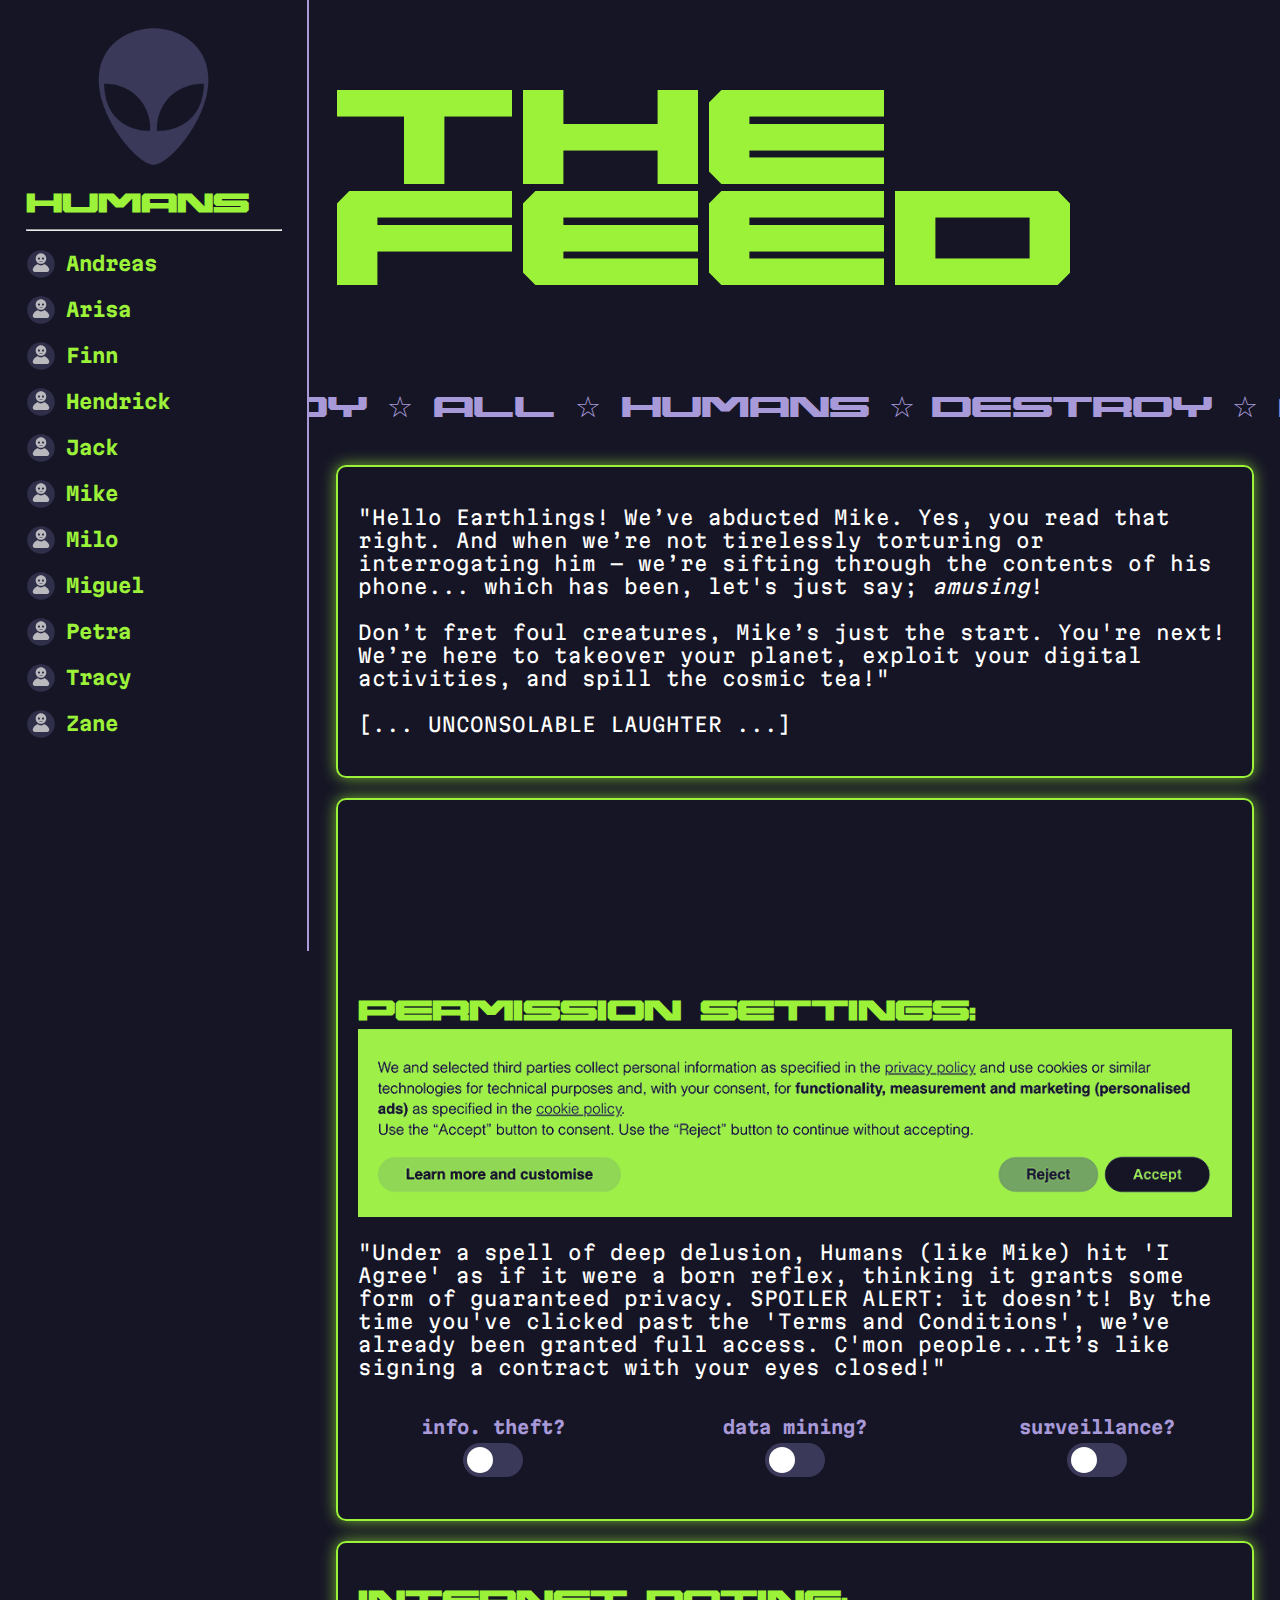
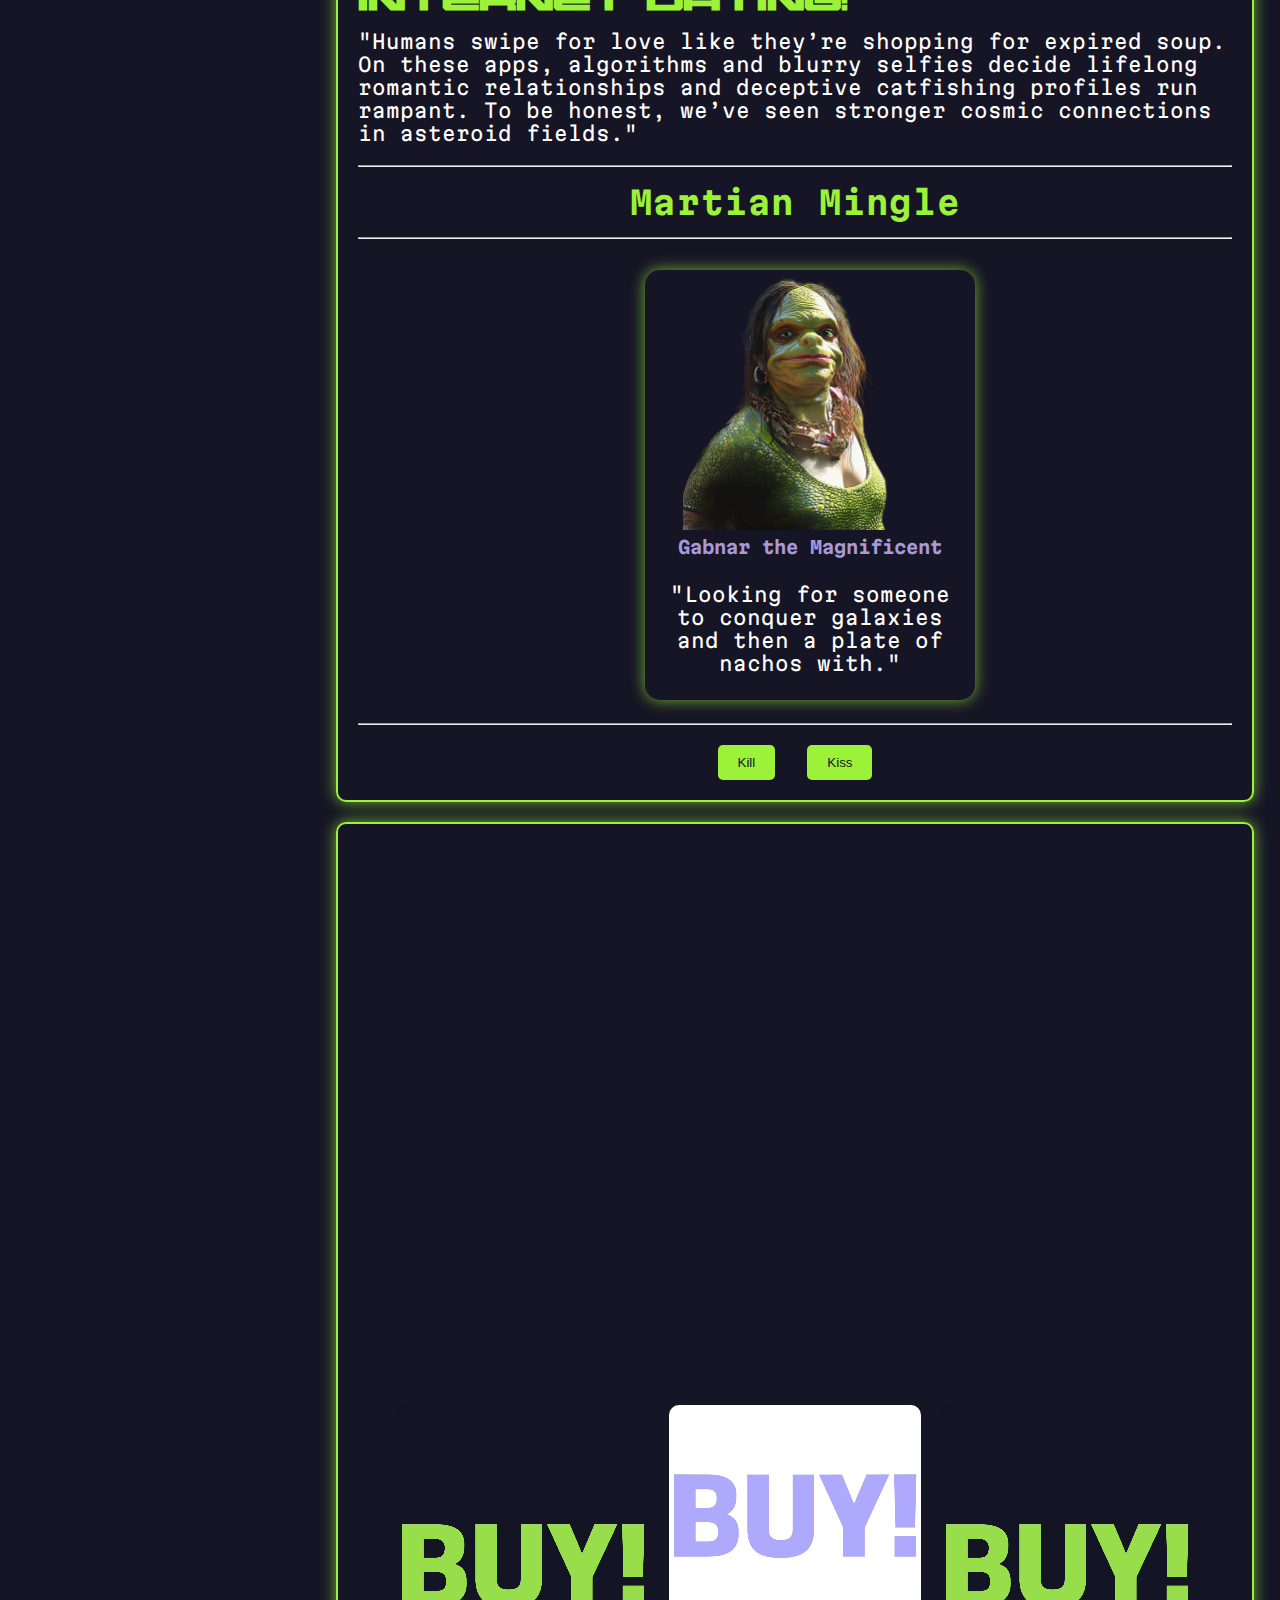
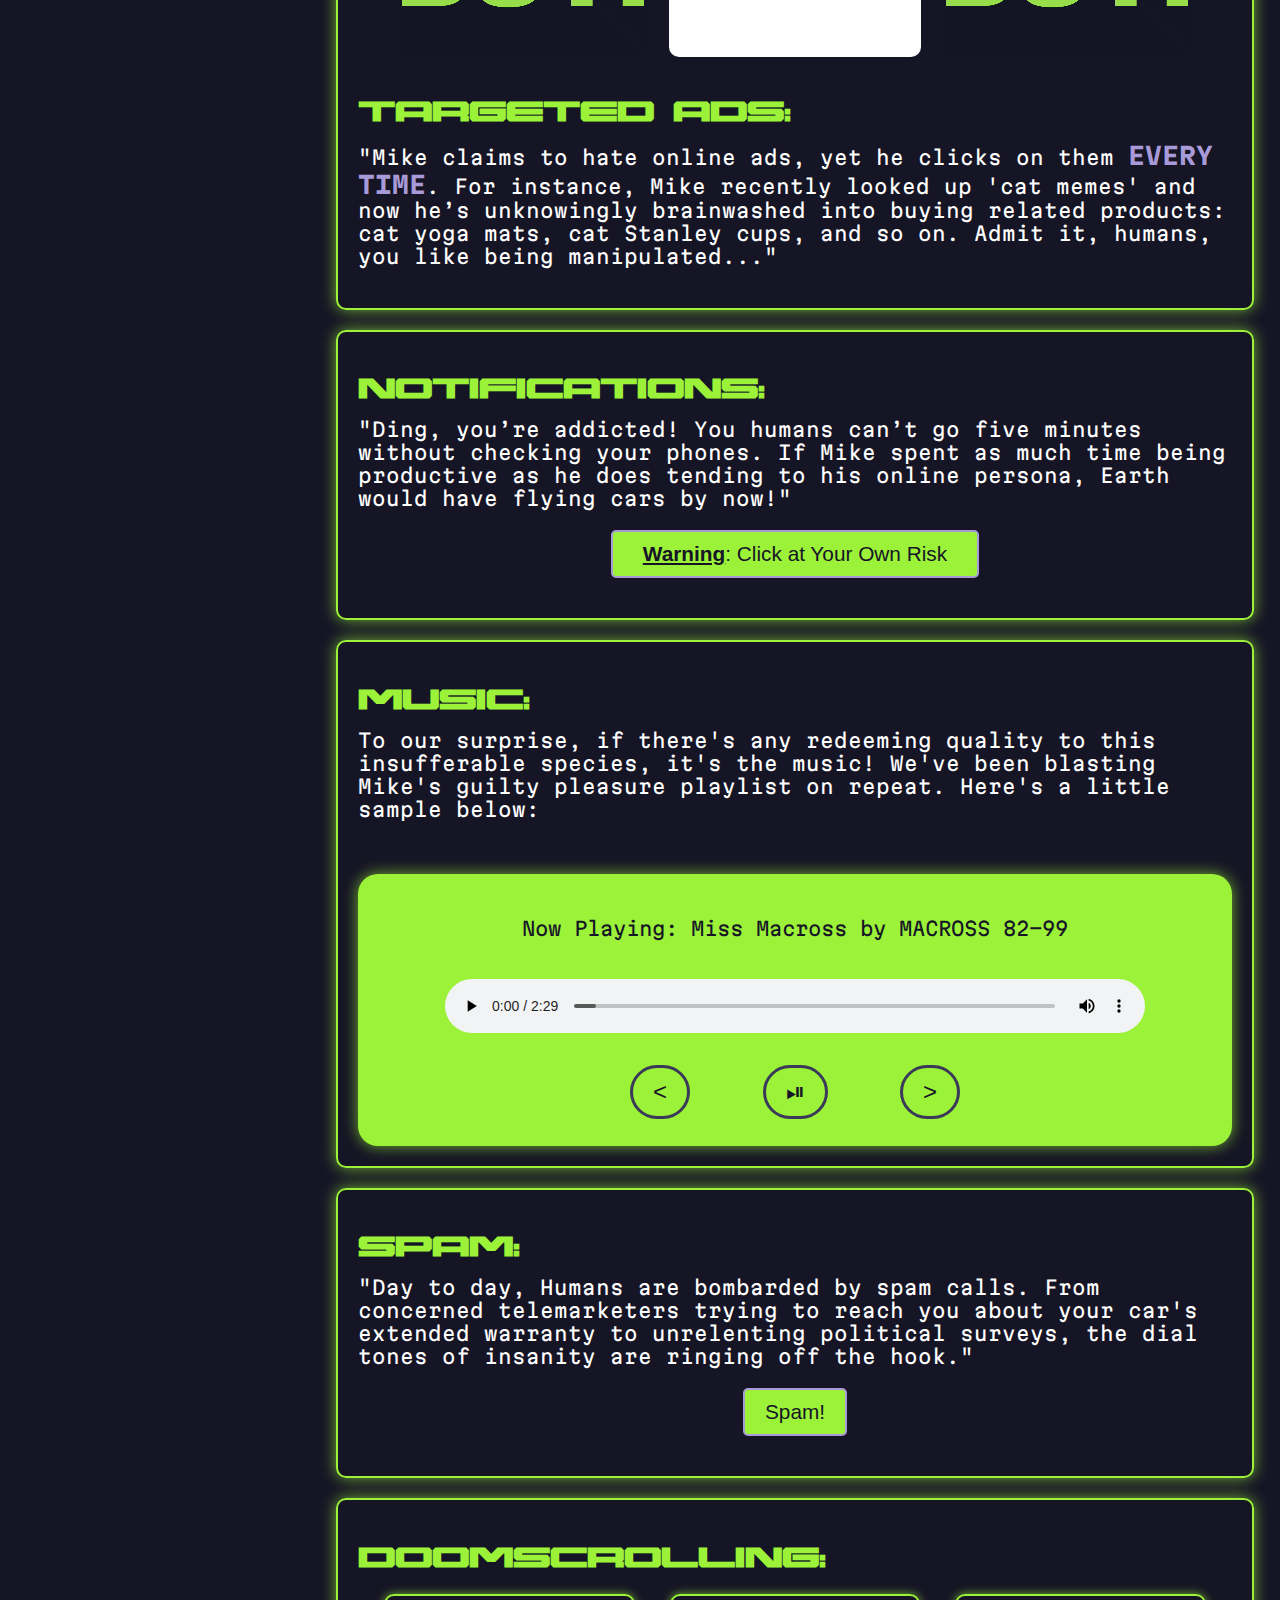
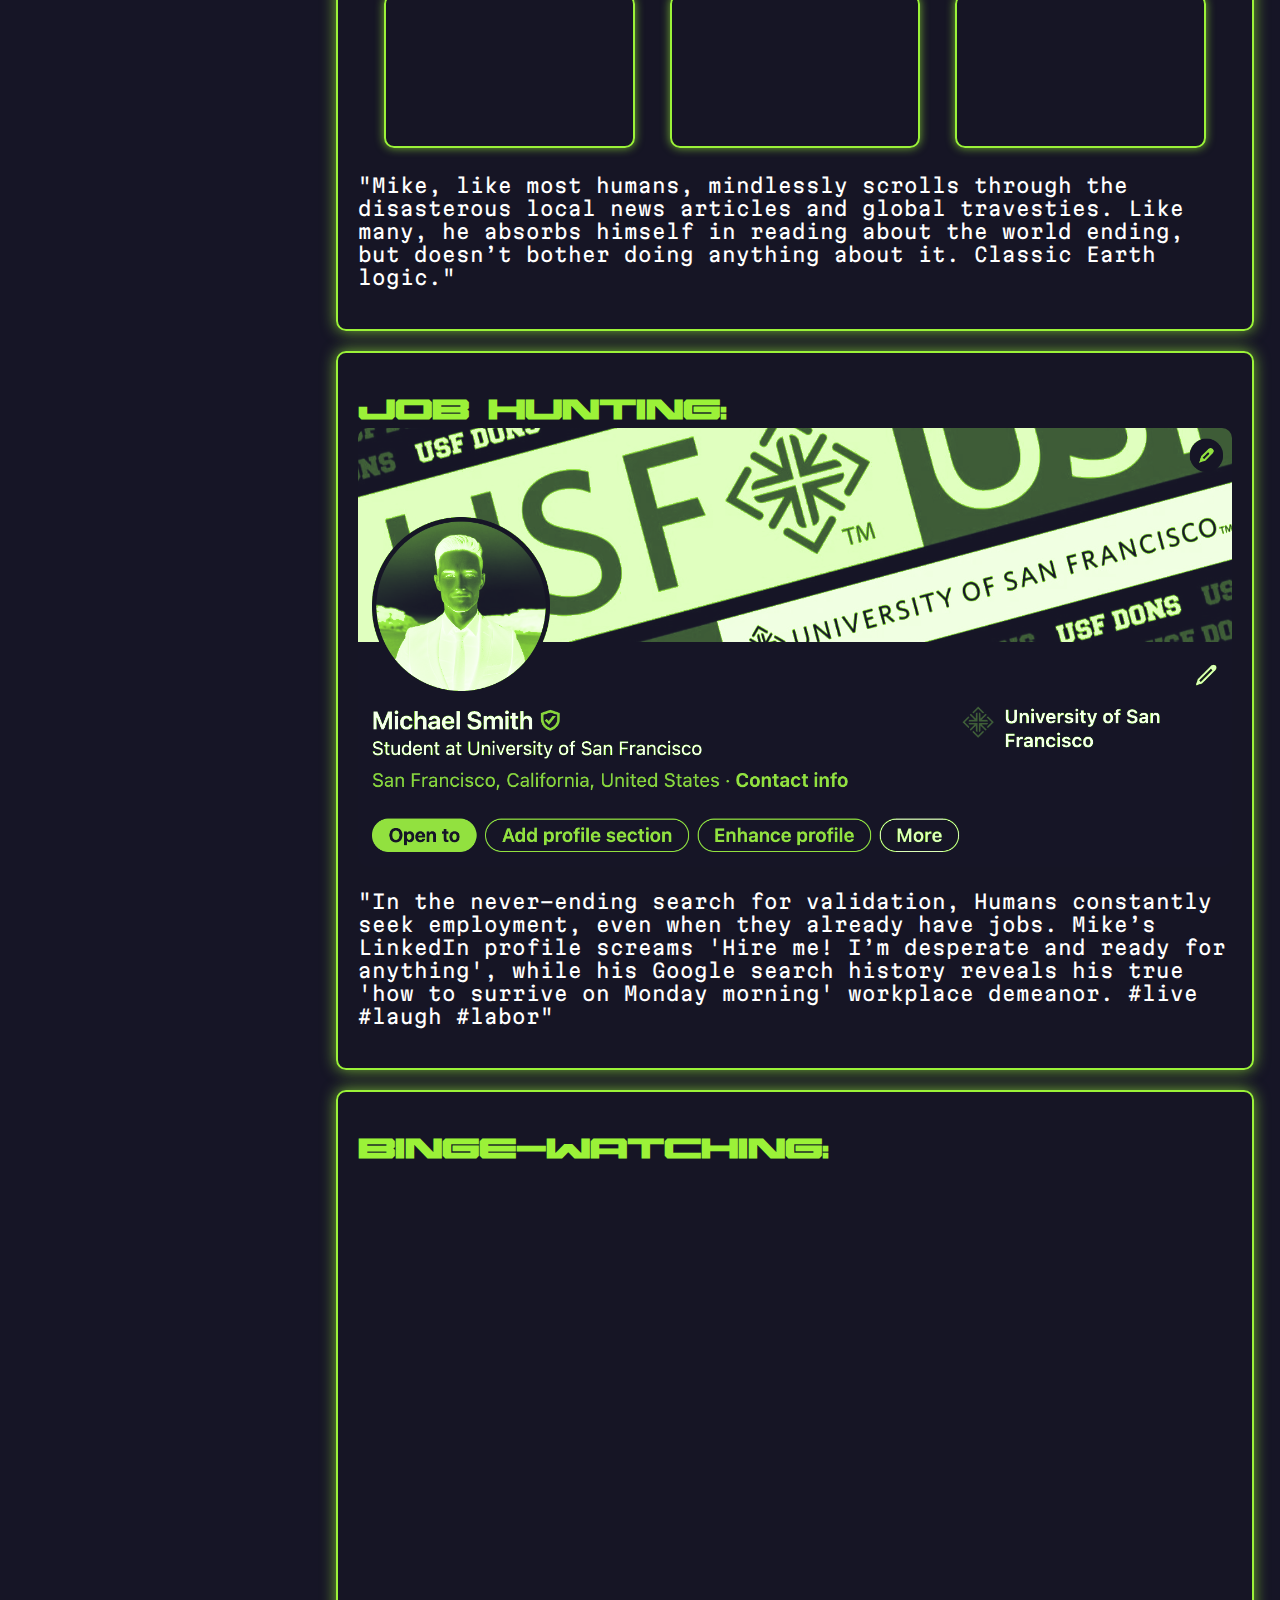
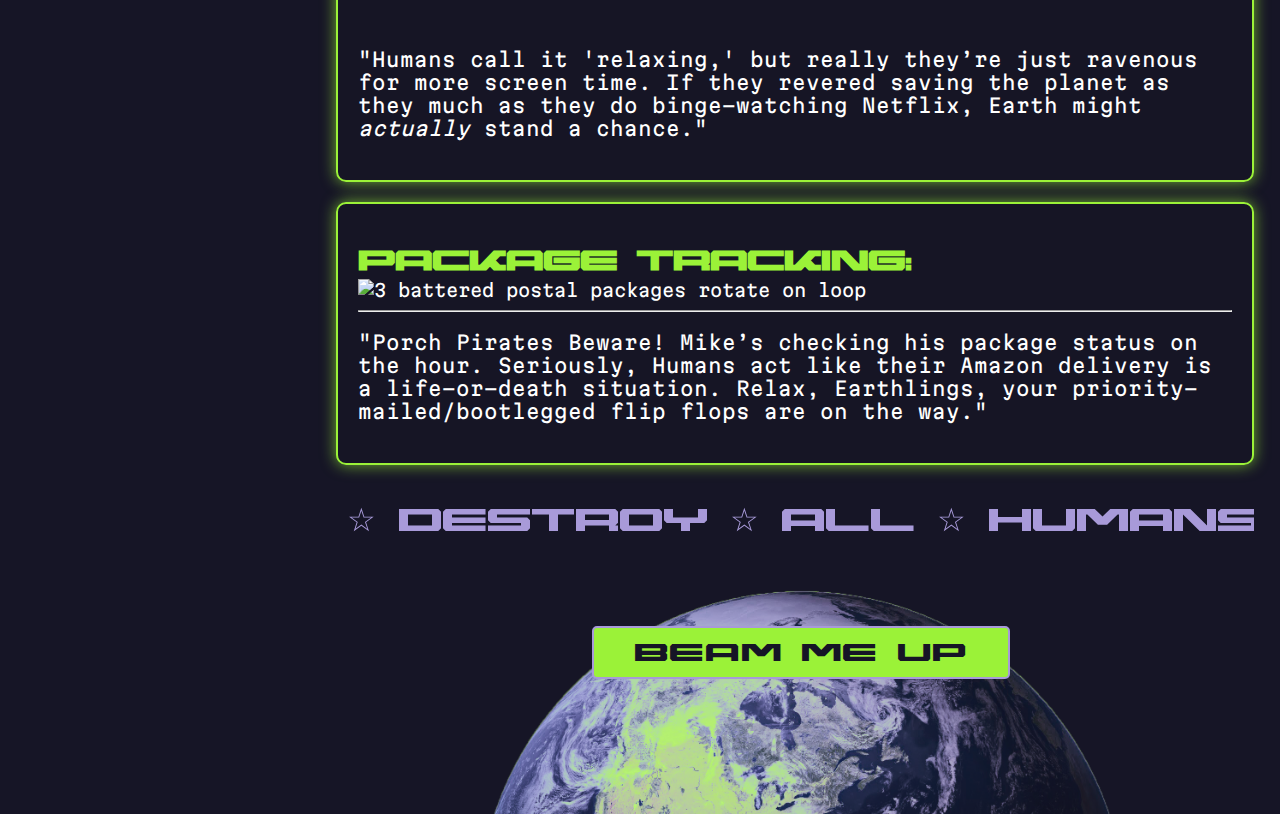
==== commit dce86238: "font + image update" ====
--- a/thefeed.html
+++ b/thefeed.html
@@ -31,42 +31,46 @@
         <ul>
             <li>
                 <img src="img/human_icon.svg" alt="simplified human icon graphic" class="human_icon">
-                <a href="http://example.com">Andreas</a>
-            </li>
-            <li>
-                <img src="img/human_icon.svg" alt="simplified human icon graphic" class="human_icon">
-                <a href="http://example.com">Arisa</a>
-            </li>
-            <li>
-                <img src="img/human_icon.svg" alt="simplified human icon graphic" class="human_icon">
-                <a href="http://example.com">Finn</a>
+                <a href="https://andreas-shelton.github.io/thefeed/">Andreas</a>
+            </li>
+            <li>
+                <img src="img/human_icon.svg" alt="simplified human icon graphic" class="human_icon">
+                <a href="https://asfukushima.github.io/blackstar/">Arisa</a>
+            </li>
+            <li>
+                <img src="img/human_icon.svg" alt="simplified human icon graphic" class="human_icon">
+                <a href="https://frmcelhatten.github.io/thefeed/">Finn</a>
                 </li>
             <li>
                 <img src="img/human_icon.svg" alt="simplified human icon graphic" class="human_icon">
-                <a href="http://example.com">Hendrick</a>
-            </li>
-            <li>
-                <img src="img/human_icon.svg" alt="simplified human icon graphic" class="human_icon">
-                <a href="http://example.com">Jack</a>
+                <a href="https://hhkuo123.github.io/the-feed/">Hendrick</a>
+            </li>
+            <li>
+                <img src="img/human_icon.svg" alt="simplified human icon graphic" class="human_icon">
+                <a href="https://jacka1324.github.io/thefeed1/">Jack</a>
             </li>
             <li>
                 <img src="img/human_icon.svg" alt="simplified human icon graphic" class="human_icon">
                 <a href="thefeed.html">Mike</a></li>
             <li>
                 <img src="img/human_icon.svg" alt="simplified human icon graphic" class="human_icon">
-                <a href="http://example.com">Milo</a>
-            </li>
-            <li>
-                <img src="img/human_icon.svg" alt="simplified human icon graphic" class="human_icon">
-                <a href="http://example.com">Petra</a>
-            </li>
-            <li>
-                <img src="img/human_icon.svg" alt="simplified human icon graphic" class="human_icon">
-                <a href="http://example.com">Tracy</a>
-            </li>
-            <li>
-                <img src="img/human_icon.svg" alt="simplified human icon graphic" class="human_icon">
-                <a href="http://example.com">Zane</a>
+                <a href="https://milorexx.github.io/thefeed/">Milo</a>
+            </li>
+            <li>
+                <img src="img/human_icon.svg" alt="simplified human icon graphic" class="human_icon">
+                <a href="https://miguelusfca.github.io/TheFeed/">Miguel</a>
+            </li>
+            <li>
+                <img src="img/human_icon.svg" alt="simplified human icon graphic" class="human_icon">
+                <a href="https://helebpet.github.io/thefeed">Petra</a>
+            </li>
+            <li>
+                <img src="img/human_icon.svg" alt="simplified human icon graphic" class="human_icon">
+                <a href="https://myanhtrg.github.io/themeow/">Tracy</a>
+            </li>
+            <li>
+                <img src="img/human_icon.svg" alt="simplified human icon graphic" class="human_icon">
+                <a href="https://zanealafranji.github.io/the_feed/">Zane</a>
             </li>
         </ul>
     </nav>
@@ -259,7 +263,7 @@
         
         <footer>
             <button id="beamMeUpBtn">BEAM ME UP</button>
-            <img src="/img/planet.png" alt="alien purple planet"/>
+            <img src="img/planet.png" alt="alien purple planet"/>
         </footer>
 
         <script>
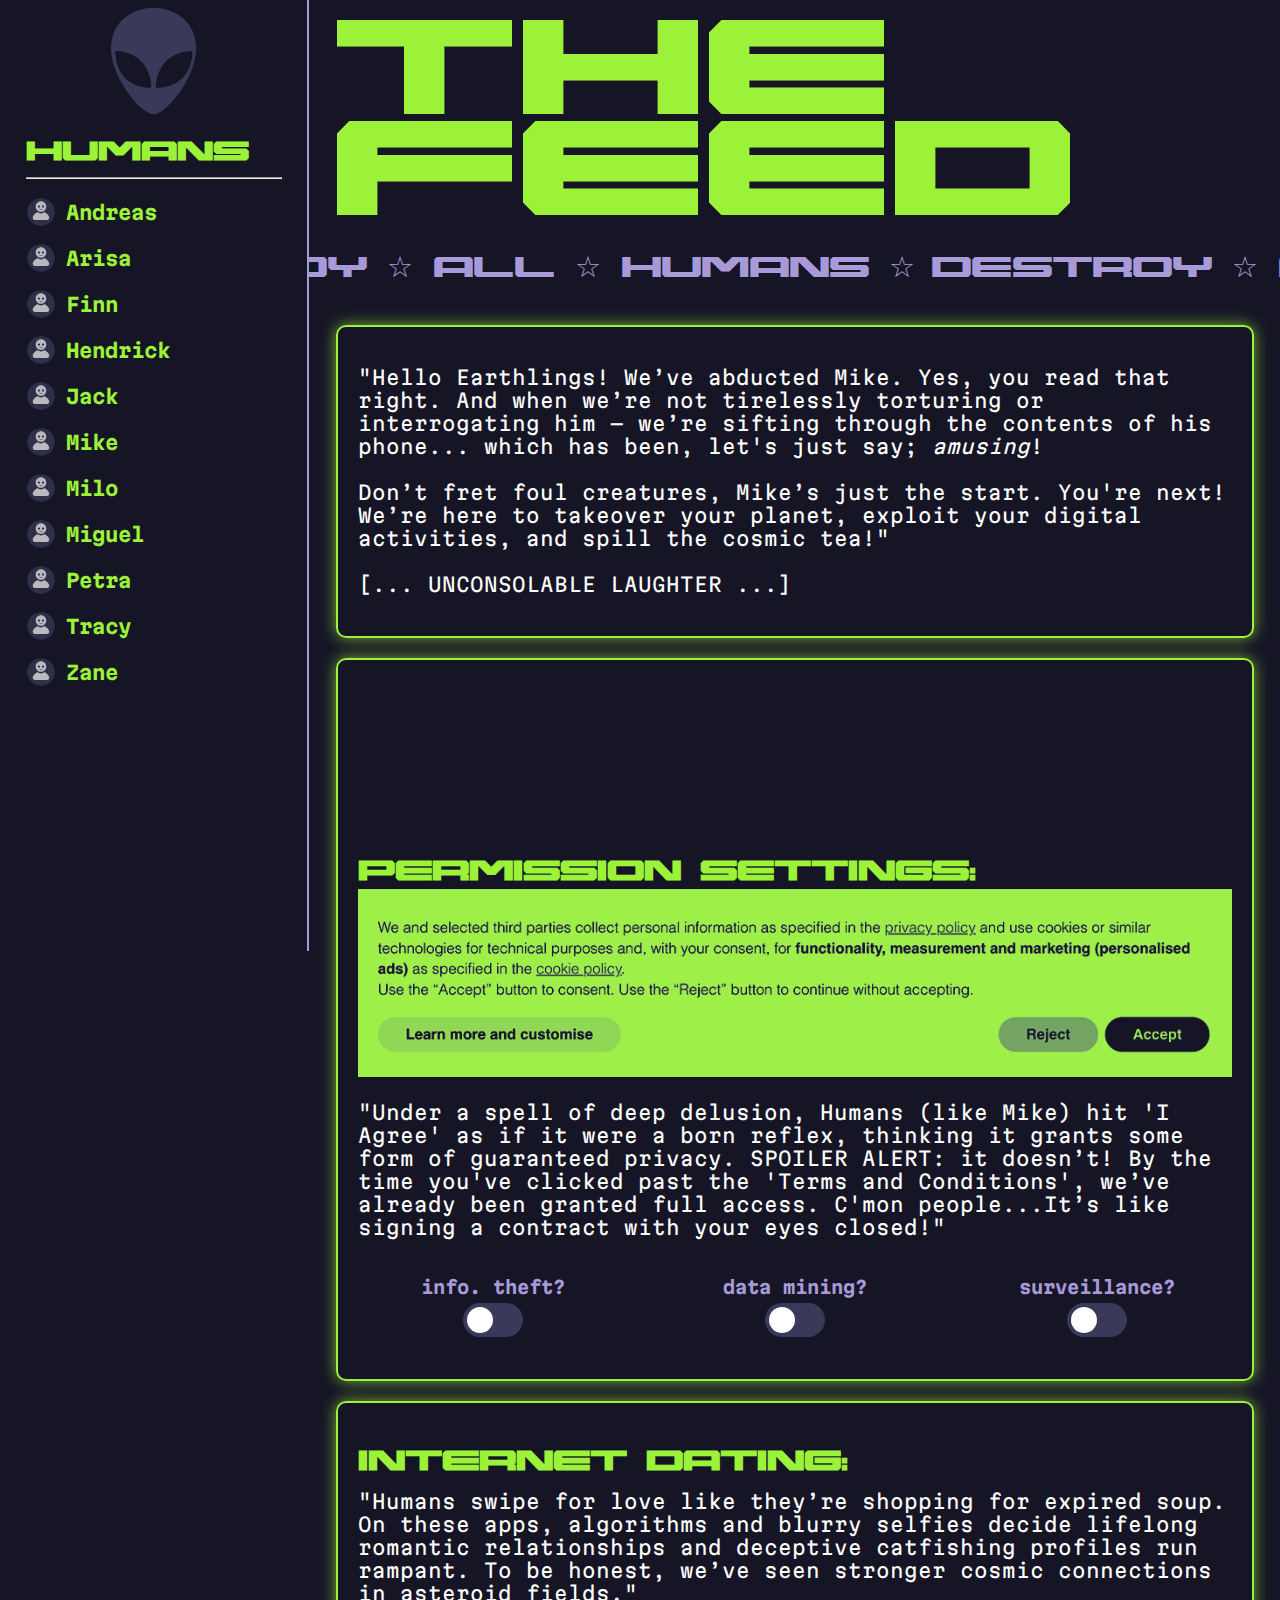
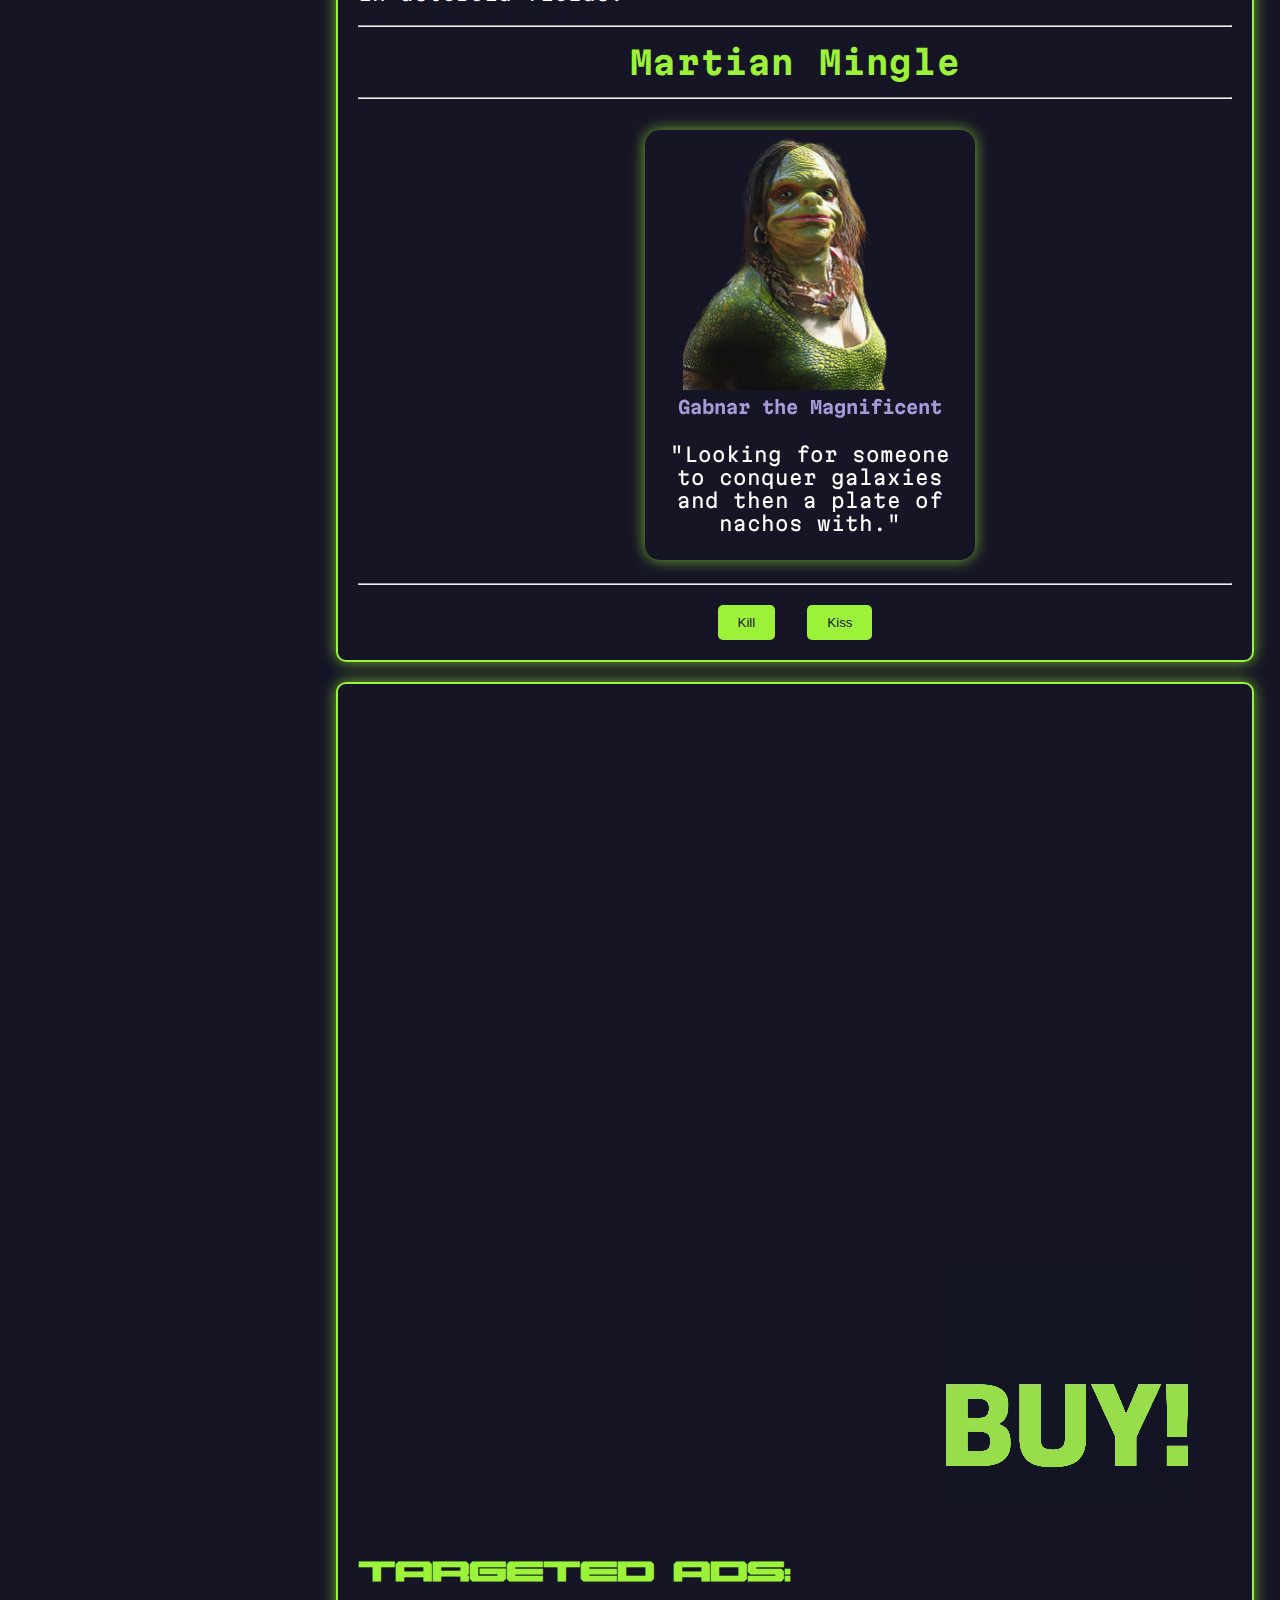
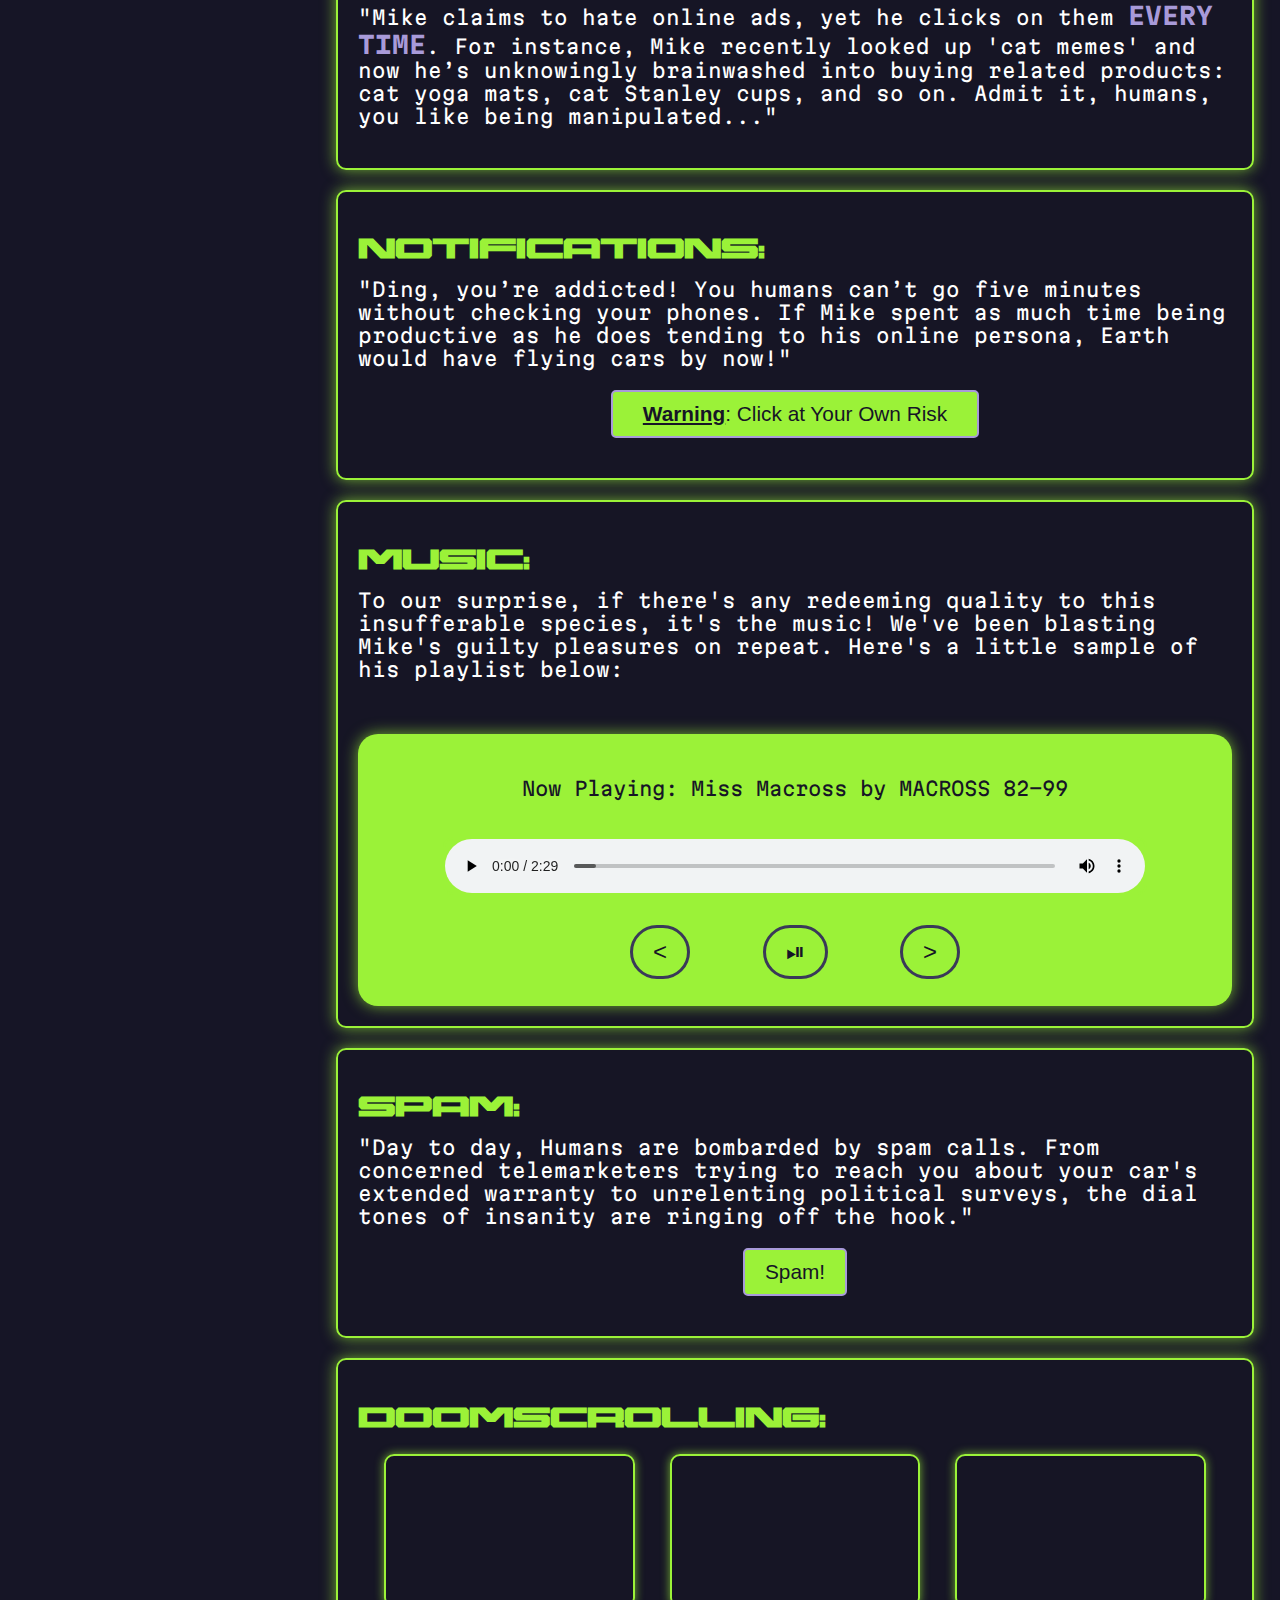
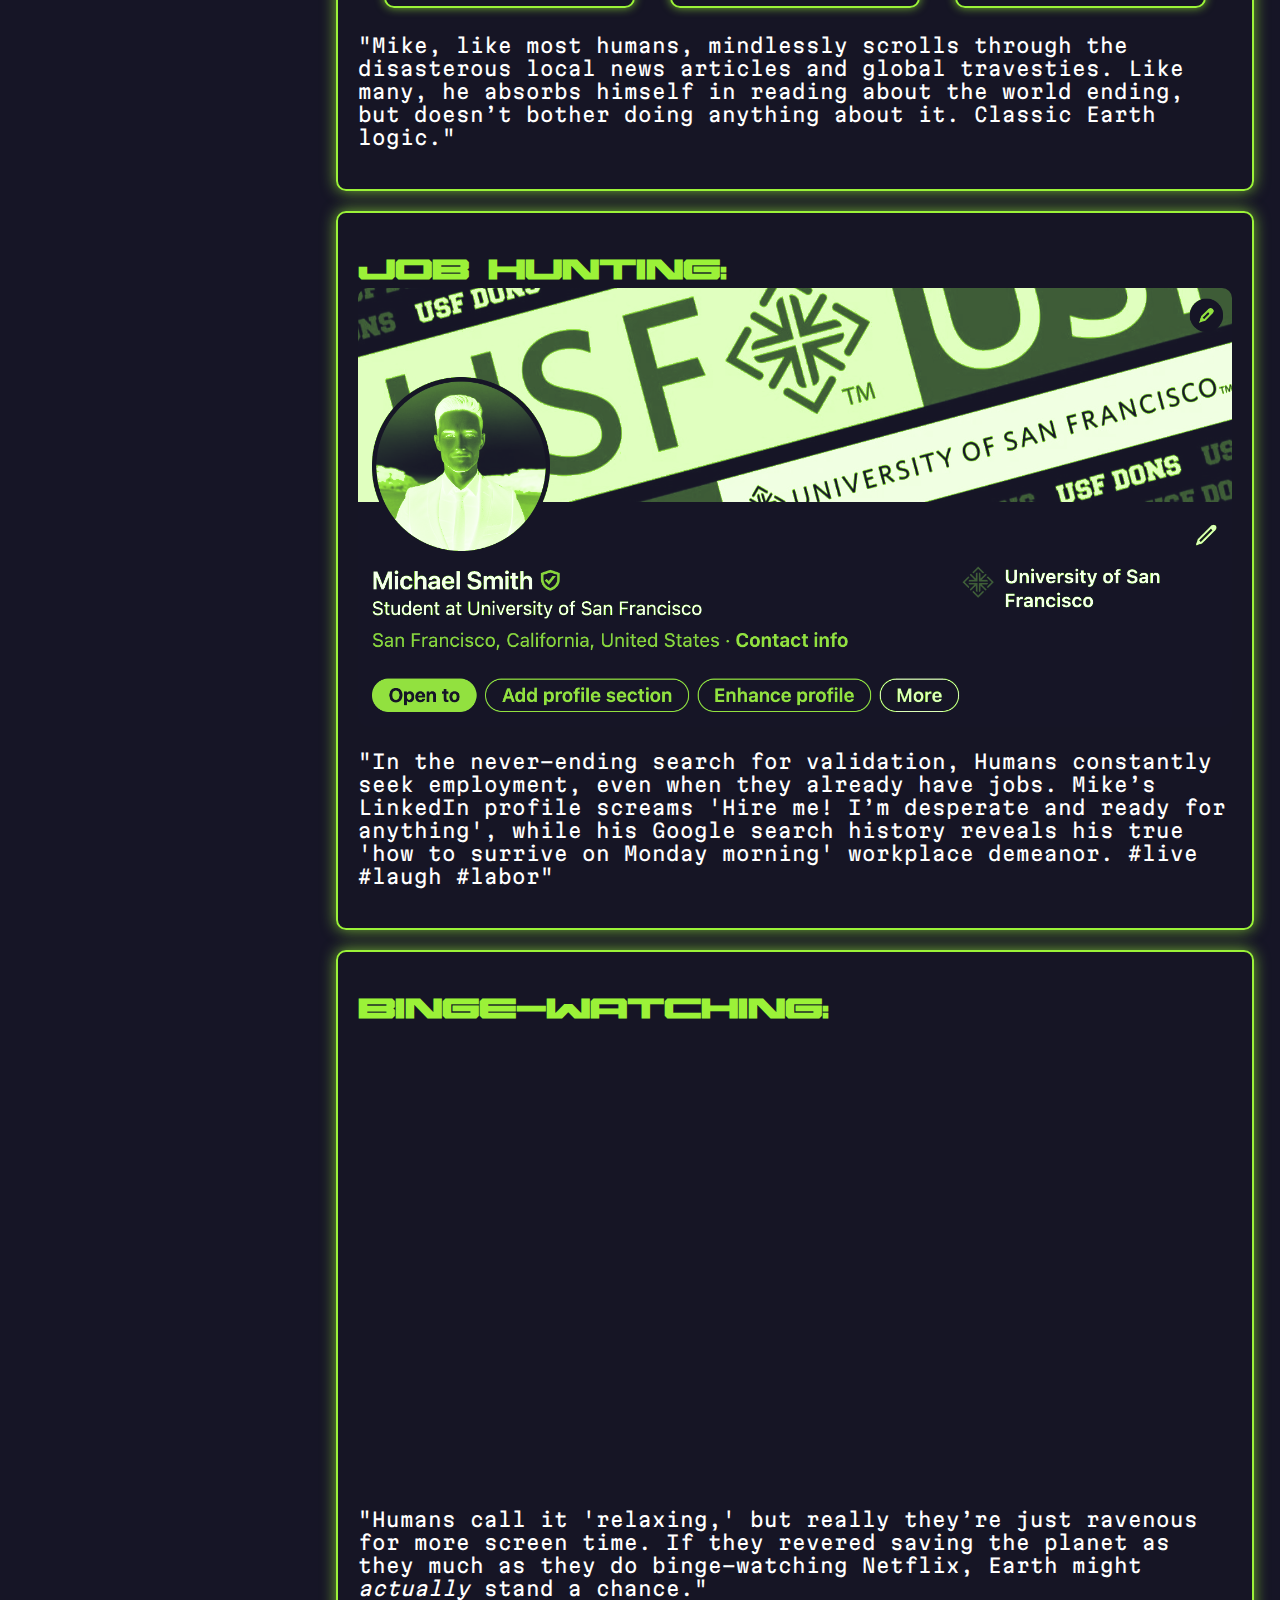
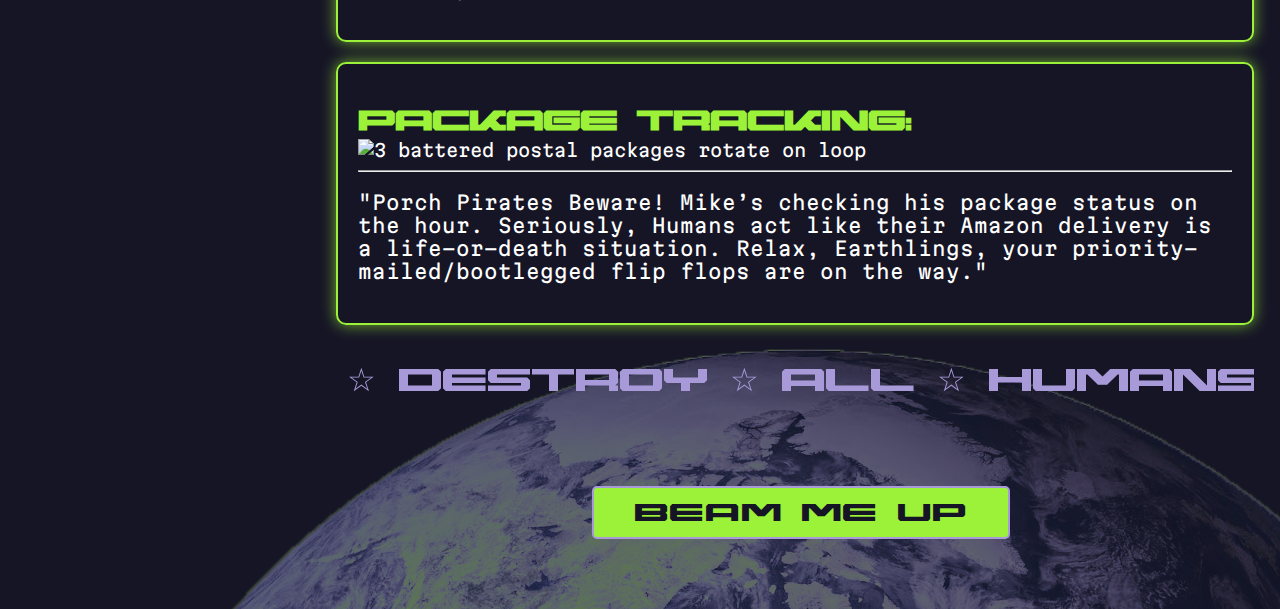
==== commit 8e61c6ff: "Code pretty-fied" ====
--- a/thefeed.html
+++ b/thefeed.html
@@ -4,7 +4,9 @@
     <meta charset="UTF-8">
     <meta name="viewport" content="width=device-width, initial-scale=1.0">
     <title>The Feed: Mike's Digital Abduction</title>
+    <!-- CSS -->
     <link rel="stylesheet" href="css/style.css">
+    <!-- Favicon -->
     <link rel="icon" type="image/x-icon" href="img/Alien.png">
 </head>
 <body>
@@ -90,7 +92,7 @@
             <img src="img/cookies.png" alt="Permission Settings Image">
             <p>"Under a spell of deep delusion, Humans (like Mike) hit 'I Agree' as if it were a born reflex, thinking it grants some form of guaranteed privacy. SPOILER ALERT: it doesn’t! By the time you've clicked past the 'Terms and Conditions', we’ve already been granted full access. C'mon people...It’s like signing a contract with your eyes closed!"</p>
             
-            <!-- Toggle Questions in Flexbox Row -->
+            <!-- Toggle Security Questions -->
             <div class="toggle-section">
                 <div class="toggle-container">
                     <h4>info. theft?</h4>
@@ -125,7 +127,7 @@
             
             <p>"Humans swipe for love like they’re shopping for expired soup. On these apps, algorithms and blurry selfies decide lifelong romantic relationships and deceptive catfishing profiles run rampant. To be honest, we’ve seen stronger cosmic connections in asteroid fields."</p>
             
-            <!-- Kiss or Kill Interactive Alien Profiles -->
+            <!-- Kiss or Kill Interactive Dating Profiles -->
             <div id="kiss-or-kill">
                 <hr>
                 <h2>Martian Mingle</h2><hr><br>
@@ -182,24 +184,22 @@
             <button class="notify-button" onclick="triggerNotifications()"><u><b>Warning</b></u>: Click at Your Own Risk</button>
         </section>
         
-        <!-- Sound effect -->
+        <!-- Bubble Sound effect -->
         <audio id="bubbleSound" src="audio/bubble_sound.mp3"></audio>
         
 
         <section id="post5">
             <h3>Music:</h3>
-            <p>To our surprise, if there's any redeeming quality to this insufferable species, it's the music! We've been blasting Mike's guilty pleasure playlist on repeat. Here's a little sample below:</p>
+            <p>To our surprise, if there's any redeeming quality to this insufferable species, it's the music! We've been blasting Mike's guilty pleasures on repeat. Here's a little sample of his playlist below:</p>
         
             <!-- Alien-Themed Music Player -->
             <div class="music-player">
-                <!-- Now Playing Text -->
                 <p id="nowPlayingText">Now Playing: </p>
 
                 <audio id="musicPlayer" controls>
                     <source src="audio/song1.mp3" type="audio/mp3">
                 </audio>
-        
-                <!-- Player Controls -->
+
                 <div class="player-controls">
                     <button class="control-btn" id="prevSong"><</button>
                     <button class="control-btn" id="playPause">⏯</button>
@@ -259,188 +259,13 @@
             </ul>
         </div>
 
-        <!-- Footer Section -->
-        
         <footer>
             <button id="beamMeUpBtn">BEAM ME UP</button>
             <img src="img/planet.png" alt="alien purple planet"/>
         </footer>
 
-        <script>
-
-            let currentProfile = 0;
-
-            function swipeLeft() {
-                const profiles = document.querySelectorAll('.profile-card');
-                if (currentProfile < profiles.length - 1) {
-                    profiles[currentProfile].classList.add('swipe-left');
-                    setTimeout(() => {
-                        profiles[currentProfile].style.display = 'none';
-                        currentProfile++;
-                        if (currentProfile < profiles.length - 1) {
-                            profiles[currentProfile].style.display = 'flex';
-                        } else {
-                            document.getElementById('final-card').style.display = 'block';
-                        }
-                    }, 600); // Delay to allow the swipe animation to finish
-                }
-            }
-
-            function swipeRight() {
-                const profiles = document.querySelectorAll('.profile-card');
-                if (currentProfile < profiles.length - 1) {
-                    profiles[currentProfile].classList.add('swipe-right');
-                    setTimeout(() => {
-                        profiles[currentProfile].style.display = 'none';
-                        currentProfile++;
-                        if (currentProfile < profiles.length - 1) {
-                            profiles[currentProfile].style.display = 'flex';
-                        } else {
-                            document.getElementById('final-card').style.display = 'block';
-                        }
-                    }, 600); // Delay to allow the swipe animation to finish
-                }
-            }
-
-            function triggerNotifications() {
-                const notificationIcons = ['email_icon.svg', 'like_icon.svg', 'love_icon.svg', 'message_icon.svg'];
-                const bubbleSound = document.getElementById('bubbleSound');
-                
-                // Play the bubble sound
-                bubbleSound.play();
-
-                // Generate 45 floating icons
-                for (let i = 0; i < 45; i++) {
-                    const icon = document.createElement('img');
-                    icon.src = `img/${notificationIcons[Math.floor(Math.random() * notificationIcons.length)]}`;
-                    icon.classList.add('floating-icon');
-
-                    // Set random horizontal position for the icons
-                    icon.style.left = `${Math.random() * 100}vw`;
-                    icon.style.top = `${Math.random() * 80}vh`;
-
-                    document.body.appendChild(icon);
-
-                    // Remove icon after the animation finishes (4 seconds)
-                    setTimeout(() => {
-                        icon.remove();
-                    }, 4000);
-                }
-            }
-
-            // JavaScript for handling the cohesive music player
-            const songs = [
-                'audio/miss_macross.mp3',
-                'audio/hold.mp3',
-                'audio/sleepwalking.mp3',
-                'audio/look_at_the_sky.mp3',
-                'audio/pursuit.mp3'
-            ];
-            const songTitles = [
-                'Miss Macross by MACROSS 82-99',
-                'Hold by Home',
-                'Sleepwalking by The Chain Gang of 1974',
-                'Look at the Sky by Porter Robinson',
-                'PURSUIT by Gesaffelstein'
-            ];
-
-            let currentSong = 0;
-            const audioPlayer = document.getElementById('musicPlayer');
-            const nowPlayingText = document.getElementById('nowPlayingText');
-            const playPauseBtn = document.getElementById('playPause');
-            const prevSongBtn = document.getElementById('prevSong');
-            const nextSongBtn = document.getElementById('nextSong');
-
-            // Load the current song and display its title
-            function loadSong(songIndex) {
-                audioPlayer.src = songs[songIndex];
-                nowPlayingText.textContent = `Now Playing: ${songTitles[songIndex]}`;
-            }
-
-            // Play or Pause toggle
-            playPauseBtn.addEventListener('click', function () {
-                if (audioPlayer.paused) {
-                    audioPlayer.play();
-                    playPauseBtn.textContent = '⏸️'; // Change button to pause icon
-                } else {
-                    audioPlayer.pause();
-                    playPauseBtn.textContent = '▶️'; 
-                }
-            });
-
-            // Next song
-            nextSongBtn.addEventListener('click', function () {
-                currentSong = (currentSong + 1) % songs.length;
-                loadSong(currentSong);
-                audioPlayer.play();
-                playPauseBtn.textContent = '⏸️'; // Reset to pause icon when switching songs
-            });
-
-            // Previous song
-            prevSongBtn.addEventListener('click', function () {
-                currentSong = (currentSong - 1 + songs.length) % songs.length;
-                loadSong(currentSong);
-                audioPlayer.play();
-                playPauseBtn.textContent = '⏸️'; // Reset to pause icon when switching songs
-            });
-
-            // Load the first song on page load but do not auto-play it
-            window.onload = () => loadSong(currentSong);
-
-            // Scroll to top when the "BEAM ME UP!!" button is clicked
-            document.getElementById('beamMeUpBtn').addEventListener('click', function() {
-                window.scrollTo({
-                    top: 0,
-                    behavior: 'smooth' // Smooth scroll effect
-                });
-            });
-
-            function triggerSpamPopups() {
-        // List of 15 spam email messages
-        const spamMessages = [
-            "🚀 'URGENT: Your intergalactic royalty inheritance is awaiting transfer!'",
-            "🛸 'Upgrade your spaceship's extended warranty now!'",
-            "👽 'Claim your free moon vacation! Limited offer!'",
-            "🔊 'You’ve been pre-approved for space credits!'",
-            "🌌 'Be a part of the first Galactic Lottery! 1 in a million chance to win!'",
-            "📞 'Reminder: Your cosmic subscription is expiring soon. Renew now!'",
-            "🚨 'Last chance to buy asteroid insurance!'",
-            "💫 'Protect your planetary investments with our galactic trust fund!'",
-            "💸 'Transfer 5,000 space credits to save your galaxy from invasion!'",
-            "🧑‍🚀 'Alien dating app! Find love across the universe!'",
-            "🪐 'Urgent: Solar system safety check!'",
-            "🌠 'Buy now: Limited edition black hole souvenir!'",
-            "🛸 'Your UFO's warranty has expired. Act fast!'",
-            "🌍 'Earth-to-Mars shuttle service available now. Book your trip!'",
-            "👾 'Winning notification: You've received 10,000 space coins!'"
-        ];
-
-        // Function to create and display popups
-        for (let i = 0; i < 3; i++) {
-            const randomMessage = spamMessages[Math.floor(Math.random() * spamMessages.length)];
-            
-            const popup = document.createElement('div');
-            popup.classList.add('spam-popup');
-            popup.textContent = randomMessage;
-
-            // Create round close button
-            const closeButton = document.createElement('button');
-            closeButton.classList.add('close-btn');
-            closeButton.textContent = 'X';
-            closeButton.onclick = () => popup.remove();
-
-            // Append close button to the pop-up
-            popup.appendChild(closeButton);
-
-            // Set random position for the pop-up
-            popup.style.left = `${Math.random() * 80}vw`;
-            popup.style.top = `${Math.random() * 60}vh`;
-
-            document.body.appendChild(popup);
-        }
-    }
-
-        </script>
     </main>
+    <!-- JavaScript -->
+    <script src="scripts/main.js"></script>
 </body>
 </html>
--- a/css/style.css
+++ b/css/style.css
@@ -1,48 +1,49 @@
 /* The Feed : CSS Stylesheet */
 
-/* Importing Martian Mono from Google Fonts */
+/* Import Martian Mono from Google Fonts */
 @import url('https://fonts.googleapis.com/css2?family=Martian+Mono:wght@400;700&display=swap');
 
-/* Font-face for Mitashi Classic (ensure this font is in your 'fonts' folder) */
+/* Font-face for Mitashi Classic */
 @font-face {
     font-family: 'Mitashi Classic';
     src: url('fonts/Mitashi-Classic.ttf') format('truetype');
 }
 
-/* Define CSS variables for color story */
+/* CSS color story */
 :root {
     --background-dark: #161526;
     --secondary-dark: #3A3959;
     --light-purple: #A89AD9;
-    --alien-green: #9BF238; /* updated alien green color */
+    --alien-green: #9BF238; 
     --white: #ffffff;
 }
 
-/* Base styling for the entire website */
+/* General Styles */
 body {
     margin: 0;
     padding: 0;
-    font-family: 'Martian Mono', monospace; /* default font */
-    background-color: var(--background-dark); /* dark alien theme background */
+    font-family: 'Martian Mono', monospace; 
+    background-color: var(--background-dark); 
     color: var(--white);
     max-width: 100%;
     overflow-x: hidden;
-    font-size: 16px; /* slightly smaller base font size for better balance */
+    font-size: 16px; 
 }
 
 header {
-    font-family: 'Mitashi Classic', sans-serif; /* Futuristic header font */
+    font-family: 'Mitashi Classic', sans-serif; 
     color: var(--alien-green);
-    font-size: 4rem; /* Large impactful text */
+    font-size: 4rem; 
     letter-spacing: 0.05em;
-    margin-bottom: 2%;
-    text-transform: uppercase; /* Makes it feel bolder and more futuristic */
+    margin-bottom: -70px;
+    text-transform: uppercase; 
+    margin-top: -70px;
 }
 
 main {
     margin-left: 22%;
     padding: 2%;
-    font-size: 1.1em; /* body text size balanced for readability */
+    font-size: 1.1em; 
 }
 
 main h2 {
@@ -53,7 +54,7 @@
 }
 
 main strong {
-    color: var(--light-purple); /* Contrast with green for a modern, sleek feel */
+    color: var(--light-purple); 
     font-size: 1.5rem;
     text-transform: uppercase;
     margin-bottom: 2rem;
@@ -65,27 +66,27 @@
 }
 
 h2 {
-    font-size: 1.6em; /* smaller h2 for visual hierarchy */
+    font-size: 1.6em; 
     color: var(--alien-green);
     font-family: 'Martian Mono', monospace;
-    margin: 0.5em 0; /* add a bit of space below */
+    margin: 0.5em 0; 
 }
 
 h3 {
-    color: var(--alien-green); /* alien green for titles */
+    color: var(--alien-green); 
     font-family: 'Mitashi Classic', sans-serif;
-    font-size: 1.5em; /* balanced h3 for post titles */
+    font-size: 1.5em; 
     margin-bottom: 0.5rem;
 }
 
 .toggle-container h4 {
-    color: var(--light-purple); /* alien green for titles */
+    color: var(--light-purple); 
     font-family: 'Martian Mono', monospace;
     margin: 2%;
 }
 
 #profile-container h4 {
-    color: var(--light-purple); /* alien green for titles */
+    color: var(--light-purple); 
     font-family: 'Martian Mono', monospace;
     margin: 2%;
 }
@@ -95,19 +96,19 @@
 }
 
 #final-card h4 {
-    color: var(--secondary-dark); /* alien green for titles */
+    color: var(--secondary-dark); 
     font-family: 'Martian Mono', monospace;
     margin: 2%;
 }
 
 p {
     color: var(--white);
-    font-size: 1.1em; /* body text size adjusted for balance */
+    font-size: 1.1em; 
 }
 
 nav {
-    background-color: var(--background-dark); /* matches body background */
-    color: var(--light-purple); /* lighter purple tone */
+    background-color: var(--background-dark); 
+    color: var(--light-purple); 
     position: fixed;
     top: 0;
     left: 0;
@@ -115,12 +116,13 @@
     height: 100vh;
     padding: 2%;
     border-right: 2px solid var(--light-purple);
+
 }
 
 nav h3 {
     font-family: 'Mitashi Classic', sans-serif;
     color: var(--alien-green);
-    font-size: 1.6em; /* balanced nav heading */
+    font-size: 1.6em; 
     margin-bottom: 1rem;
 }
 
@@ -131,21 +133,21 @@
 }
 
 nav li {
-    display: flex; /* Use flexbox to align items horizontally */
-    align-items: center; /* Vertically centers the icon and text */
+    display: flex; 
+    align-items: center; 
     margin-bottom: 1em;
 }
 
 nav a {
     color: var(--alien-green);
     text-decoration: none;
-    font-size: 1.2em; /* increased nav link size */
+    font-size: 1.2em; 
     font-weight: bold;
-    margin-left: 10px; /* Adds spacing between the icon and the text */
+    margin-left: 10px; 
 }
 
 nav a:hover {
-    color: var(--light-purple); /* subtle hover effect */
+    color: var(--light-purple); 
 }
 
 .human_icon {
@@ -154,27 +156,27 @@
     flex-shrink: 0; /* Prevents the icon from shrinking */
 }
 
-/* Transparent post card style with glowing green border */
+/* Transparent Postcard Styling */
 section {
-    background-color: rgba(22, 21, 38, 0.8); /* semi-transparent dark background */
-    border: 2px solid var(--alien-green); /* glowing green border */
+    background-color: rgba(22, 21, 38, 0.8); 
+    border: 2px solid var(--alien-green); 
     border-radius: 10px;
     padding: 20px;
     margin-left: 3%;
     margin-bottom: 20px;
-    box-shadow: 0 0 15px rgba(155, 242, 56, 0.7); /* glowing effect using alien green */
+    box-shadow: 0 0 15px rgba(155, 242, 56, 0.7); 
     transition: transform 0.2s;
 }
 
 section:hover {
-    transform: scale(1.05); /* slight scale-up on hover */
+    transform: scale(1.05); 
 }
 
 .banner-video {
     border-radius: 100px;
 }
 
-/* Flexbox for toggle section */
+/* Security Toggles */
 .toggle-section {
     display: flex;
     justify-content: space-between;
@@ -183,13 +185,11 @@
     margin-top: 2rem;
 }
 
-/* Container for individual toggle and question */
 .toggle-container {
     text-align: center;
     flex: 1;
 }
 
-/* Base styling for the toggle switch */
 .toggle {
     position: relative;
     display: inline-block;
@@ -203,7 +203,6 @@
     height: 0;
 }
 
-/* Slider styling for toggle */
 .slider {
     position: absolute;
     cursor: pointer;
@@ -228,7 +227,7 @@
     border-radius: 50%;
 }
 
-/* Styling for the video grid */
+/* Ads Video Grid */
 .video-grid {
     display: flex;
     flex-wrap: wrap;
@@ -270,9 +269,9 @@
     font-weight: bold;
 }
 
-/* Splash Page Specific Styling */
+/* Splash Page Styling */
 body.splash {
-    background: radial-gradient(circle at center, #161526, #0f0f1f); /* Dark futuristic radial gradient */
+    background: radial-gradient(circle at center, #161526, #0f0f1f); 
     display: flex;
     align-items: center;
     justify-content: center;
@@ -282,12 +281,11 @@
     overflow: hidden;
 }
 
-/* Center container for splash page content */
 .splash-container {
     display: flex;
     flex-direction: column;
     justify-content: center;
-    align-items: center; /* This ensures both header and button are centered horizontally */
+    align-items: center; 
     text-align: center;
     width: 100%;
     height: 100%;
@@ -298,7 +296,6 @@
     width: 65%;
 }
 
-/* Splash button styling */
 .splash-button {
     background-color: var(--alien-green);
     color: var(--background-dark);
@@ -309,21 +306,19 @@
     cursor: pointer;
     transition: transform 0.3s ease, background-color 0.3s ease, box-shadow 0.3s ease;
     border-radius: 5px;
-
-    /* Center the button manually */
-    position: relative; /* Use relative positioning to allow manual margin control */
-    margin-left: auto;  /* This will ensure the button centers properly */
+    position: relative; 
+    margin-left: auto;  
     margin-right: auto;
     display: inline-block;
 }
 
 .splash-button:hover {
     background-color: var(--light-purple);
-    box-shadow: 0 0 20px rgba(12, 14, 9, 0.5); /* Glow effect */
-    transform: scale(1.05); /* Slight scale-up on hover */
-}
-
-/* Styles for the Kiss or Kill section */
+    box-shadow: 0 0 20px rgba(12, 14, 9, 0.5); 
+    transform: scale(1.05); 
+}
+
+/* Kiss or Kill section */
 #kiss-or-kill {
     text-align: center;
     margin-top: 20px;
@@ -342,7 +337,7 @@
     height: 100%;
     color: var(--white);
     border-radius: 15px;
-    box-shadow: 0 0 15px rgba(155, 242, 56, 0.7); /* glowing effect using alien green */
+    box-shadow: 0 0 15px rgba(155, 242, 56, 0.7); 
     text-align: center;
     display: flex;
     flex-direction: column;
@@ -358,7 +353,7 @@
     display: none;
 }
 
-/* Display the first profile card by default */
+/* Display first profile card by default */
 .profile-card:first-child {
     display: flex;
 }
@@ -414,23 +409,22 @@
     width: 100%
 }
 
-/* Styles for the Music Section */
+/* Music Section */
 #post5 {
-    background-color: rgba(22, 21, 38, 0.8); /* Dark purple background */
-    border: 2px solid var(--alien-green); /* Green border */
+    background-color: rgba(22, 21, 38, 0.8); 
+    border: 2px solid var(--alien-green); 
     border-radius: 10px;
     padding: 20px;
     margin-left: 3%;
     margin-bottom: 20px;
-    box-shadow: 0 0 15px rgba(155, 242, 56, 0.7); /* Green glowing effect */
+    box-shadow: 0 0 15px rgba(155, 242, 56, 0.7); 
     transition: transform 0.2s;
 }
 
 #post5:hover {
-    transform: scale(1.05); /* Slight scale-up on hover */
-}
-
-/* Styling for the music player */
+    transform: scale(1.05); 
+}
+
 .music-player {
     text-align: center;
     margin-top: 20px;
@@ -443,10 +437,9 @@
     width: 80%;
     border: 2px solid var(--alien-green);
     border-radius: 10px;
-    color: var(--light-purple); /* The color for the text on player buttons */
-}
-
-/* Styling for control buttons */
+    color: var(--light-purple); 
+}
+
 .player-controls {
     display: flex;
     justify-content: center;
@@ -470,7 +463,6 @@
     background-color: var(--light-purple);
 }
 
-/* Now Playing Text */
 #nowPlayingText {
     margin-top: 6%;
     padding-top: 5%;
@@ -480,7 +472,7 @@
     font-family: 'Martian Mono', monospace;
 }
 
-/* Spam Pop-up Window Styles */
+/* Spam Pop-up Window */
 .spam-popup {
     position: fixed;
     background-color: rgba(22, 21, 38, 0.9);
@@ -514,7 +506,7 @@
     background-color: var(--light-purple);
 }
 
-/* Staggered spam pop-up positions */
+/* Stagger spam pop-up positions */
 @keyframes popUpIn {
     0% {
         opacity: 0;
@@ -526,7 +518,6 @@
     }
 }
 
-/* Spam Button Styling */
 .spam-button {
     background-color: var(--alien-green);
     color: var(--background-dark);
@@ -545,7 +536,6 @@
     transform: scale(1.05);
 }
 
-
 #post8 img {
     width: 100%;
     border-radius: 10px;
@@ -559,7 +549,7 @@
     width: 100%;
 }
 
-/* Notification Post */
+/* Notifications */
 .notify-button {
     background-color: var(--alien-green);
     color: var(--background-dark);
@@ -606,11 +596,12 @@
     }
 }
 
-
+/* Alien Logo */
 .alien-img {
     display: block;
-    margin: 0 auto 20px; /* Centers image horizontally and adds space below */
-    width: 45%; 
+    margin: 0 auto 20px; 
+    margin-top: -20px;
+    width: 35%; 
 }
 
 .video-flexbox {
@@ -625,7 +616,7 @@
     height: auto;
     border-radius: 10px;
     border: 2px solid var(--alien-green) ;
-    box-shadow: 0 0 10px rgba(155, 242, 56, 0.7); /* Optional for added effect */
+    box-shadow: 0 0 10px rgba(155, 242, 56, 0.7); 
 }
 
 /* Marquee styles */
@@ -645,11 +636,11 @@
     gap: var(--gap);
     min-width: 100%;
     list-style: none; 
-    font-family: 'Mitashi Classic', sans-serif;  /* Ensures the Mitashi font is applied */
+    font-family: 'Mitashi Classic', sans-serif; 
 }
   
 .marquee__content li {
-    color: var(--light-purple);  /* Set text color */
+    color: var(--light-purple); 
     font-size: 1.8em;  
 }
 
@@ -659,7 +650,7 @@
     justify-content: center;
     align-items: center;
     padding: 20px;
-    margin-top: 50px; /* Adds space between the footer and the last section */
+    margin-top: 50px; 
     position: relative;
     bottom: 0;
     width: 100%;
@@ -685,12 +676,13 @@
 }
 
 footer img {
-    width: 100%;
     position: absolute;
+    opacity: .45;
     z-index: -1;
+    margin-top: -300px;
 }
   
-/* Keyframe for scrolling animation */
+/* Scrolling animation */
 @keyframes scroll {
     from {
       transform: translateX(0);
